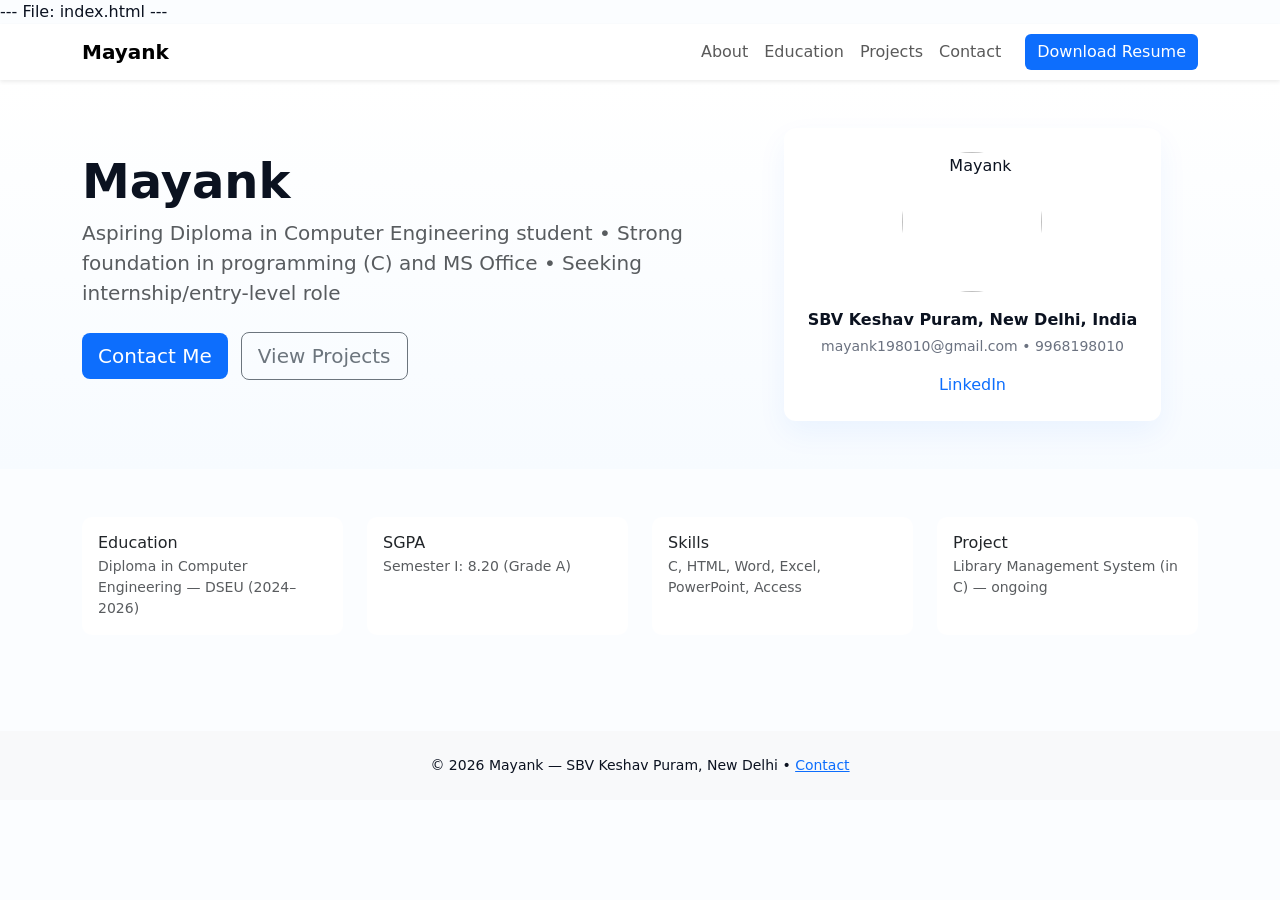
==== index.html @ a3b2c4ae "Add files via upload" ====
---
File: index.html
---
<!doctype html>
<html lang="en">
<head>
  <meta charset="utf-8" />
  <meta name="viewport" content="width=device-width, initial-scale=1" />
  <title>Mayank — Portfolio</title>
  <link href="https://cdn.jsdelivr.net/npm/bootstrap@5.3.2/dist/css/bootstrap.min.css" rel="stylesheet">
  <link rel="stylesheet" href="styles.css">
</head>
<body>
  <!-- Navbar -->
  <nav class="navbar navbar-expand-lg navbar-light bg-white shadow-sm">
    <div class="container">
      <a class="navbar-brand fw-bold" href="index.html">Mayank</a>
      <button class="navbar-toggler" type="button" data-bs-toggle="collapse" data-bs-target="#nav" aria-controls="nav" aria-expanded="false" aria-label="Toggle navigation">
        <span class="navbar-toggler-icon"></span>
      </button>

      <div class="collapse navbar-collapse" id="nav">
        <ul class="navbar-nav ms-auto mb-2 mb-lg-0">
          <li class="nav-item"><a class="nav-link" href="about.html">About</a></li>
          <li class="nav-item"><a class="nav-link" href="education.html">Education</a></li>
          <li class="nav-item"><a class="nav-link" href="projects.html">Projects</a></li>
          <li class="nav-item"><a class="nav-link" href="contact.html">Contact</a></li>
        </ul>
        <a href="Mayank's Resume.pdf" class="btn btn-primary ms-3">Download Resume</a>
      </div>
    </div>
  </nav>

  <!-- Hero -->
  <header class="hero py-5">
    <div class="container">
      <div class="row align-items-center">
        <div class="col-12 col-md-7">
          <h1 class="display-5 fw-bold">Mayank</h1>
          <p class="lead text-muted">Aspiring Diploma in Computer Engineering student • Strong foundation in programming (C) and MS Office • Seeking internship/entry-level role</p>

          <p class="mt-4">
            <a href="contact.html" class="btn btn-primary btn-lg me-2">Contact Me</a>
            <a href="projects.html" class="btn btn-outline-secondary btn-lg">View Projects</a>
          </p>

        </div>
        <div class="col-12 col-md-5 text-center mt-4 mt-md-0">
          <div class="profile-card p-4">
            <img src="https://via.placeholder.com/220" alt="Mayank" class="rounded-circle mb-3 profile-img">
            <div><strong>SBV Keshav Puram, New Delhi, India</strong></div>
            <div class="muted small mt-1">mayank198010@gmail.com • 9968198010</div>
            <div class="mt-3">
              <a href="https://www.linkedin.com/in/mayank-kumar-83a489379" target="_blank" rel="noopener" class="text-decoration-none">LinkedIn</a>
            </div>
          </div>
        </div>
      </div>
    </div>
  </header>

  <!-- Highlights -->
  <section class="py-5">
    <div class="container">
      <div class="row g-4">
        <div class="col-sm-6 col-lg-3">
          <div class="card p-3 h-100">
            <h6 class="mb-1">Education</h6>
            <p class="small text-muted mb-0">Diploma in Computer Engineering — DSEU (2024–2026)</p>
          </div>
        </div>
        <div class="col-sm-6 col-lg-3">
          <div class="card p-3 h-100">
            <h6 class="mb-1">SGPA</h6>
            <p class="small text-muted mb-0">Semester I: 8.20 (Grade A)</p>
          </div>
        </div>
        <div class="col-sm-6 col-lg-3">
          <div class="card p-3 h-100">
            <h6 class="mb-1">Skills</h6>
            <p class="small text-muted mb-0">C, HTML, Word, Excel, PowerPoint, Access</p>
          </div>
        </div>
        <div class="col-sm-6 col-lg-3">
          <div class="card p-3 h-100">
            <h6 class="mb-1">Project</h6>
            <p class="small text-muted mb-0">Library Management System (in C) — ongoing</p>
          </div>
        </div>
      </div>
    </div>
  </section>

  <!-- Footer -->
  <footer class="py-4 bg-light mt-5">
    <div class="container text-center small">
      © <span id="year"></span> Mayank — SBV Keshav Puram, New Delhi • <a href="contact.html">Contact</a>
    </div>
  </footer>

  <script src="https://cdn.jsdelivr.net/npm/bootstrap@5.3.2/dist/js/bootstrap.bundle.min.js"></script>
  <script>document.getElementById('year').innerText = new Date().getFullYear();</script>
</body>
</html>
---- styles.css ----
:root{ --accent:#0d6efd; --muted:#6b7280; --bg:#fbfdff }
*{box-sizing:border-box}
body{ font-family: Inter, system-ui, -apple-system, 'Segoe UI', Roboto, Arial; margin:0; background:var(--bg); color:#0b1220 }
a{ color:var(--accent) }
.hero{ background: linear-gradient(180deg, #ffffff, #f7fbff); }
.profile-card{ background: #fff; border-radius:12px; display:inline-block; box-shadow: 0 12px 30px rgba(13,110,253,0.06); }
.profile-img{ width:140px; height:140px; object-fit:cover }
.muted{ color:var(--muted) }
.card{ border-radius:10px; border:0 }
.btn-primary{ background:var(--accent); border:0 }
.table thead th{ border-bottom:2px solid #eef2ff }
@media(min-width:768px){ .hero{ padding:3rem 0 } .profile-card{ padding:2rem } }
@media(max-width:767px){ .profile-img{ width:120px; height:120px } }
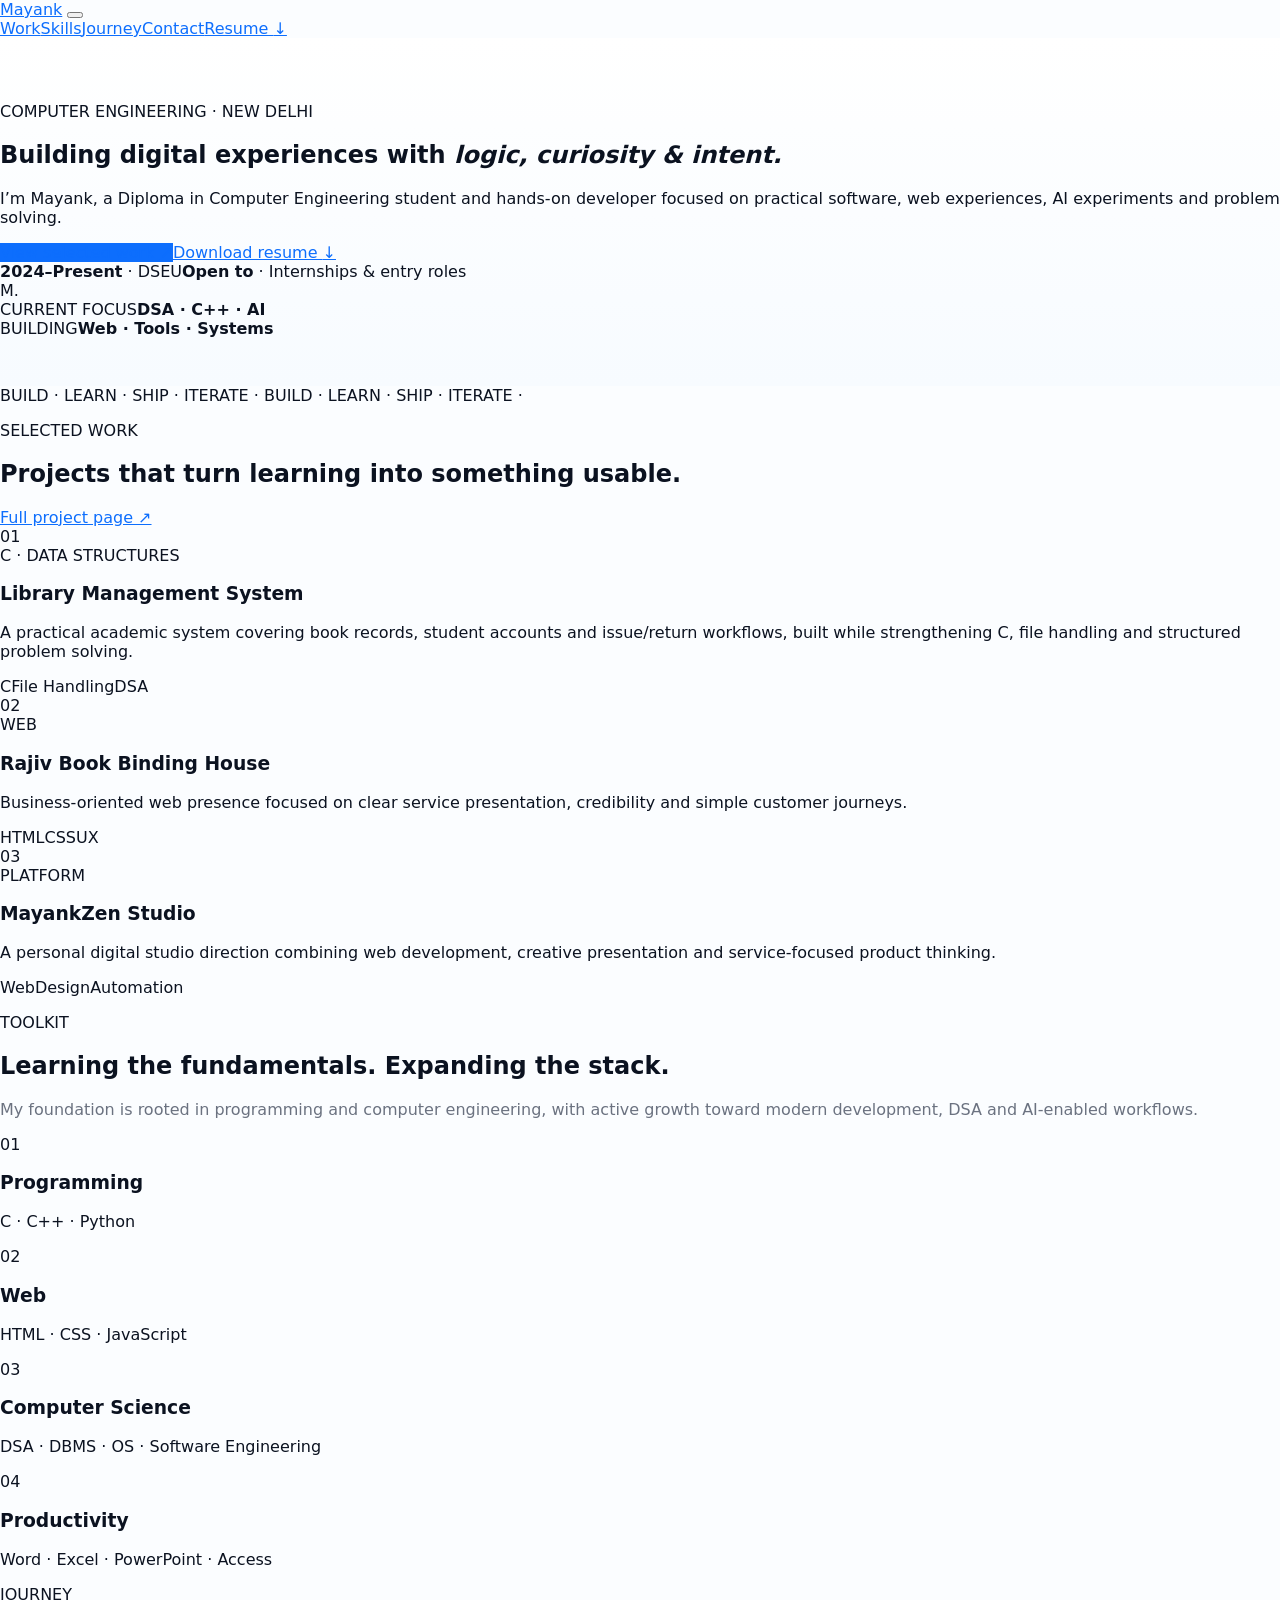
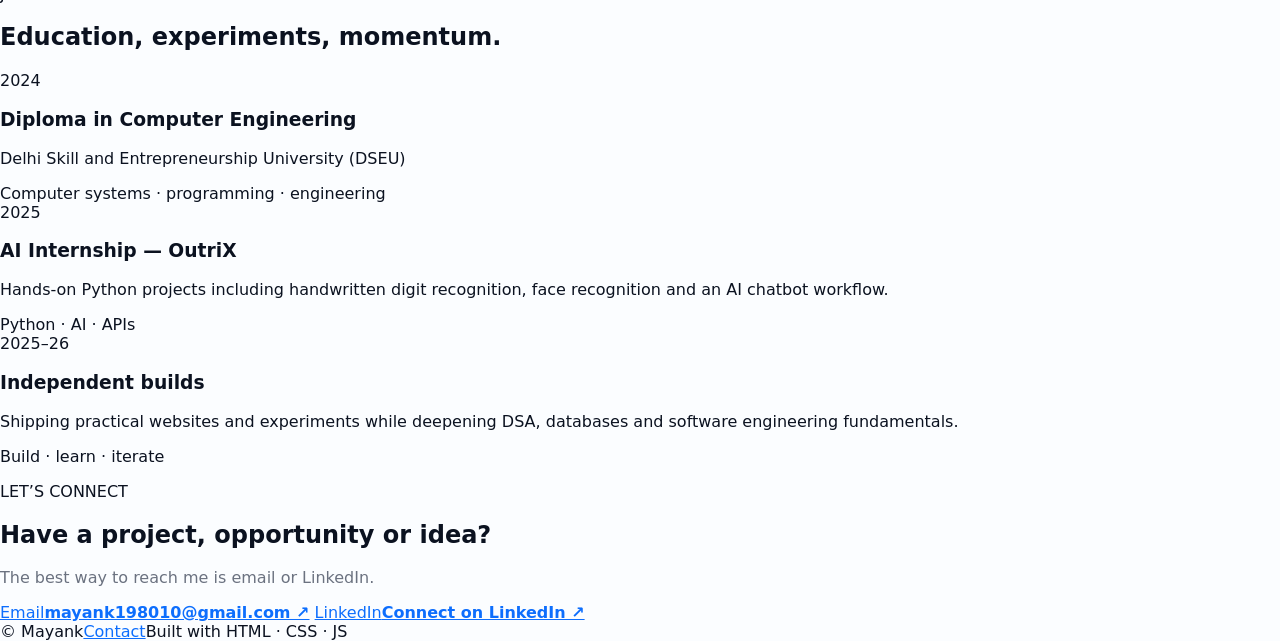
==== commit 8aa3c7cf: "Redesign portfolio homepage with modern UX and resume CTA" ====
--- a/index.html
+++ b/index.html
@@ -1,107 +1,43 @@
----
-File: index.html
----
-<!doctype html>
-<html lang="en">
-<head>
-  <meta charset="utf-8" />
-  <meta name="viewport" content="width=device-width, initial-scale=1" />
-  <title>Mayank — Portfolio</title>
-  <link href="https://cdn.jsdelivr.net/npm/bootstrap@5.3.2/dist/css/bootstrap.min.css" rel="stylesheet">
-  <link rel="stylesheet" href="styles.css">
-</head>
-<body>
-  <!-- Navbar -->
-  <nav class="navbar navbar-expand-lg navbar-light bg-white shadow-sm">
-    <div class="container">
-      <a class="navbar-brand fw-bold" href="index.html">Mayank</a>
-      <button class="navbar-toggler" type="button" data-bs-toggle="collapse" data-bs-target="#nav" aria-controls="nav" aria-expanded="false" aria-label="Toggle navigation">
-        <span class="navbar-toggler-icon"></span>
-      </button>
-
-      <div class="collapse navbar-collapse" id="nav">
-        <ul class="navbar-nav ms-auto mb-2 mb-lg-0">
-          <li class="nav-item"><a class="nav-link" href="about.html">About</a></li>
-          <li class="nav-item"><a class="nav-link" href="education.html">Education</a></li>
-          <li class="nav-item"><a class="nav-link" href="projects.html">Projects</a></li>
-          <li class="nav-item"><a class="nav-link" href="contact.html">Contact</a></li>
-        </ul>
-        <a href="Mayank's Resume.pdf" class="btn btn-primary ms-3">Download Resume</a>
-      </div>
-    </div>
-  </nav>
-
-  <!-- Hero -->
-  <header class="hero py-5">
-    <div class="container">
-      <div class="row align-items-center">
-        <div class="col-12 col-md-7">
-          <h1 class="display-5 fw-bold">Mayank</h1>
-          <p class="lead text-muted">Aspiring Diploma in Computer Engineering student • Strong foundation in programming (C) and MS Office • Seeking internship/entry-level role</p>
-
-          <p class="mt-4">
-            <a href="contact.html" class="btn btn-primary btn-lg me-2">Contact Me</a>
-            <a href="projects.html" class="btn btn-outline-secondary btn-lg">View Projects</a>
-          </p>
-
-        </div>
-        <div class="col-12 col-md-5 text-center mt-4 mt-md-0">
-          <div class="profile-card p-4">
-            <img src="https://via.placeholder.com/220" alt="Mayank" class="rounded-circle mb-3 profile-img">
-            <div><strong>SBV Keshav Puram, New Delhi, India</strong></div>
-            <div class="muted small mt-1">mayank198010@gmail.com • 9968198010</div>
-            <div class="mt-3">
-              <a href="https://www.linkedin.com/in/mayank-kumar-83a489379" target="_blank" rel="noopener" class="text-decoration-none">LinkedIn</a>
-            </div>
-          </div>
-        </div>
-      </div>
-    </div>
-  </header>
-
-  <!-- Highlights -->
-  <section class="py-5">
-    <div class="container">
-      <div class="row g-4">
-        <div class="col-sm-6 col-lg-3">
-          <div class="card p-3 h-100">
-            <h6 class="mb-1">Education</h6>
-            <p class="small text-muted mb-0">Diploma in Computer Engineering — DSEU (2024–2026)</p>
-          </div>
-        </div>
-        <div class="col-sm-6 col-lg-3">
-          <div class="card p-3 h-100">
-            <h6 class="mb-1">SGPA</h6>
-            <p class="small text-muted mb-0">Semester I: 8.20 (Grade A)</p>
-          </div>
-        </div>
-        <div class="col-sm-6 col-lg-3">
-          <div class="card p-3 h-100">
-            <h6 class="mb-1">Skills</h6>
-            <p class="small text-muted mb-0">C, HTML, Word, Excel, PowerPoint, Access</p>
-          </div>
-        </div>
-        <div class="col-sm-6 col-lg-3">
-          <div class="card p-3 h-100">
-            <h6 class="mb-1">Project</h6>
-            <p class="small text-muted mb-0">Library Management System (in C) — ongoing</p>
-          </div>
-        </div>
-      </div>
-    </div>
-  </section>
-
-  <!-- Footer -->
-  <footer class="py-4 bg-light mt-5">
-    <div class="container text-center small">
-      © <span id="year"></span> Mayank — SBV Keshav Puram, New Delhi • <a href="contact.html">Contact</a>
-    </div>
-  </footer>
-
-  <script src="https://cdn.jsdelivr.net/npm/bootstrap@5.3.2/dist/js/bootstrap.bundle.min.js"></script>
-  <script>document.getElementById('year').innerText = new Date().getFullYear();</script>
-</body>
-</html>
-
-
-
+<!doctype html>
+<html lang="en">
+<head>
+<meta charset="utf-8"><meta name="viewport" content="width=device-width, initial-scale=1">
+<meta name="description" content="Mayank — Computer Engineering student and developer. Projects, skills, education and contact.">
+<meta name="theme-color" content="#09090b"><title>Mayank — Developer Portfolio</title>
+<link rel="preconnect" href="https://fonts.googleapis.com"><link rel="preconnect" href="https://fonts.gstatic.com" crossorigin>
+<link href="https://fonts.googleapis.com/css2?family=DM+Sans:wght@400;500;600;700&family=Space+Grotesk:wght@500;600;700&display=swap" rel="stylesheet">
+<link rel="stylesheet" href="styles.css">
+</head>
+<body><div class="noise" aria-hidden="true"></div>
+<header class="site-header"><nav class="nav container" aria-label="Primary">
+<a class="brand" href="#home"><span class="brand-dot"></span>Mayank</a>
+<button class="menu-toggle" aria-controls="site-menu" aria-expanded="false" aria-label="Open navigation"><span></span><span></span></button>
+<div id="site-menu" class="nav-links"><a href="#work">Work</a><a href="#skills">Skills</a><a href="#journey">Journey</a><a href="#contact">Contact</a><a class="nav-resume" href="Mayank's Resume.pdf" download>Resume <span>↓</span></a></div>
+</nav></header>
+<main id="home">
+<section class="hero container"><div class="hero-copy"><p class="eyebrow">COMPUTER ENGINEERING · NEW DELHI</p>
+<h1>Building digital experiences with <em>logic, curiosity &amp; intent.</em></h1>
+<p class="hero-lede">I’m Mayank, a Diploma in Computer Engineering student and hands-on developer focused on practical software, web experiences, AI experiments and problem solving.</p>
+<div class="hero-actions"><a class="btn btn-primary" href="#work">View selected work <span>↗</span></a><a class="btn btn-ghost" href="Mayank's Resume.pdf" download>Download resume <span>↓</span></a></div>
+<div class="hero-meta"><span><b>2024–Present</b> · DSEU</span><span><b>Open to</b> · Internships &amp; entry roles</span></div></div>
+<div class="hero-visual" aria-label="Profile visual"><div class="orbit orbit-a"></div><div class="orbit orbit-b"></div><div class="profile-monogram">M<span>.</span></div>
+<div class="floating-card card-top"><span class="mini-label">CURRENT FOCUS</span><strong>DSA · C++ · AI</strong></div><div class="floating-card card-bottom"><span class="mini-label">BUILDING</span><strong>Web · Tools · Systems</strong></div></div></section>
+<section class="marquee" aria-hidden="true"><div class="marquee-track"><span>BUILD · LEARN · SHIP · ITERATE · </span><span>BUILD · LEARN · SHIP · ITERATE · </span></div></section>
+<section id="work" class="section container"><div class="section-head"><div><p class="eyebrow">SELECTED WORK</p><h2>Projects that turn learning into something usable.</h2></div><a class="section-link" href="projects.html">Full project page ↗</a></div>
+<div class="project-grid">
+<article class="project-card featured"><div class="project-glow glow-one"></div><div class="project-num">01</div><div class="project-content"><span class="tag">C · DATA STRUCTURES</span><h3>Library Management System</h3><p>A practical academic system covering book records, student accounts and issue/return workflows, built while strengthening C, file handling and structured problem solving.</p><div class="stack"><span>C</span><span>File Handling</span><span>DSA</span></div></div></article>
+<article class="project-card"><div class="project-glow glow-two"></div><div class="project-num">02</div><div class="project-content"><span class="tag">WEB</span><h3>Rajiv Book Binding House</h3><p>Business-oriented web presence focused on clear service presentation, credibility and simple customer journeys.</p><div class="stack"><span>HTML</span><span>CSS</span><span>UX</span></div></div></article>
+<article class="project-card"><div class="project-glow glow-three"></div><div class="project-num">03</div><div class="project-content"><span class="tag">PLATFORM</span><h3>MayankZen Studio</h3><p>A personal digital studio direction combining web development, creative presentation and service-focused product thinking.</p><div class="stack"><span>Web</span><span>Design</span><span>Automation</span></div></div></article>
+</div></section>
+<section id="skills" class="section section-dark"><div class="container skill-layout"><div><p class="eyebrow">TOOLKIT</p><h2>Learning the fundamentals. Expanding the stack.</h2><p class="muted">My foundation is rooted in programming and computer engineering, with active growth toward modern development, DSA and AI-enabled workflows.</p></div>
+<div class="skills-grid"><div class="skill-group"><span class="skill-index">01</span><h3>Programming</h3><p>C · C++ · Python</p></div><div class="skill-group"><span class="skill-index">02</span><h3>Web</h3><p>HTML · CSS · JavaScript</p></div><div class="skill-group"><span class="skill-index">03</span><h3>Computer Science</h3><p>DSA · DBMS · OS · Software Engineering</p></div><div class="skill-group"><span class="skill-index">04</span><h3>Productivity</h3><p>Word · Excel · PowerPoint · Access</p></div></div></div></section>
+<section id="journey" class="section container"><div class="section-head"><div><p class="eyebrow">JOURNEY</p><h2>Education, experiments, momentum.</h2></div></div><div class="timeline">
+<div class="timeline-item"><span class="timeline-year">2024</span><div><h3>Diploma in Computer Engineering</h3><p>Delhi Skill and Entrepreneurship University (DSEU)</p><span class="pill">Computer systems · programming · engineering</span></div></div>
+<div class="timeline-item"><span class="timeline-year">2025</span><div><h3>AI Internship — OutriX</h3><p>Hands-on Python projects including handwritten digit recognition, face recognition and an AI chatbot workflow.</p><span class="pill">Python · AI · APIs</span></div></div>
+<div class="timeline-item"><span class="timeline-year">2025–26</span><div><h3>Independent builds</h3><p>Shipping practical websites and experiments while deepening DSA, databases and software engineering fundamentals.</p><span class="pill">Build · learn · iterate</span></div></div>
+</div></section>
+<section id="contact" class="section contact-section"><div class="container contact-box"><div><p class="eyebrow">LET’S CONNECT</p><h2>Have a project, opportunity or idea?</h2><p class="muted">The best way to reach me is email or LinkedIn.</p></div><div class="contact-actions">
+<a class="contact-line" href="mailto:mayank198010@gmail.com"><span>Email</span><strong>mayank198010@gmail.com ↗</strong></a>
+<a class="contact-line" href="https://www.linkedin.com/in/mayank-kumar-83a489379" target="_blank" rel="noopener"><span>LinkedIn</span><strong>Connect on LinkedIn ↗</strong></a></div></div></section></main>
+<footer class="footer"><div class="container footer-inner"><span>© <span id="year"></span> Mayank</span><a href="contact.html">Contact</a><span>Built with HTML · CSS · JS</span></div></footer>
+<script src="script.js"></script></body></html>
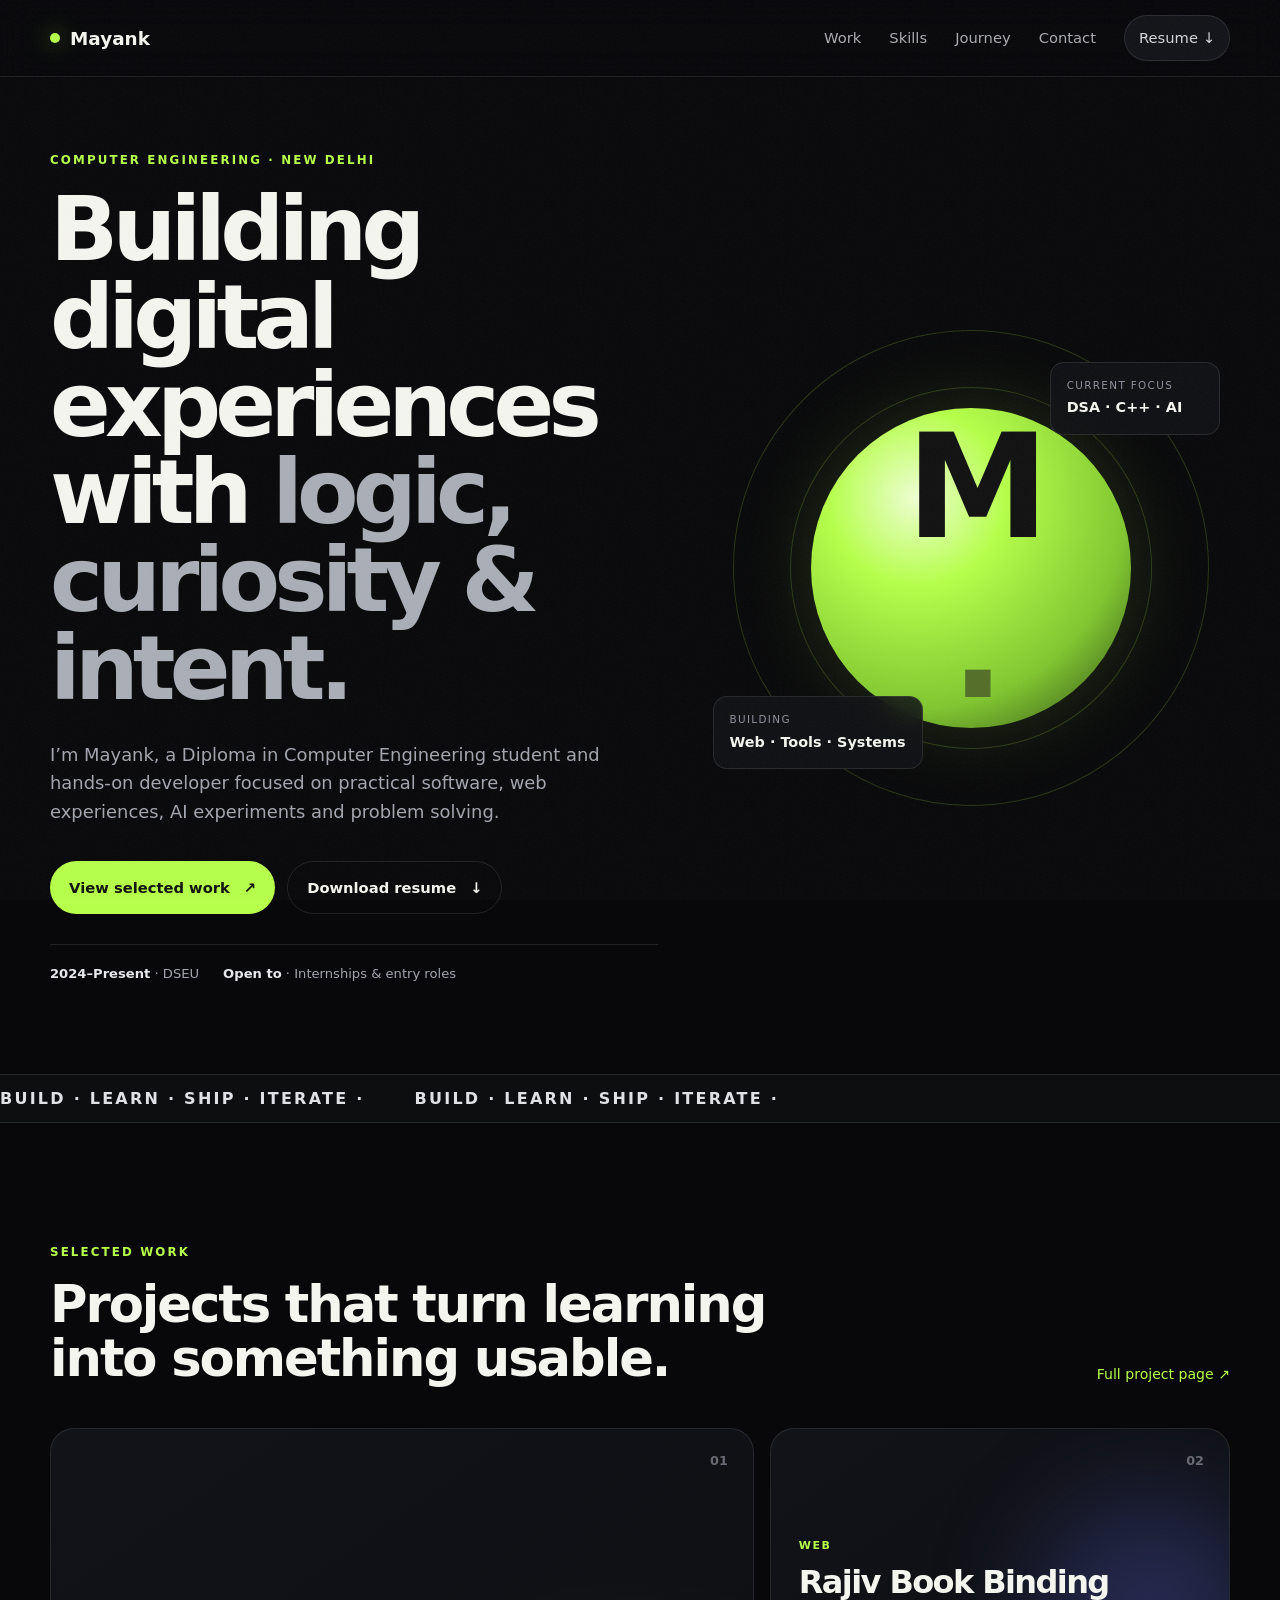
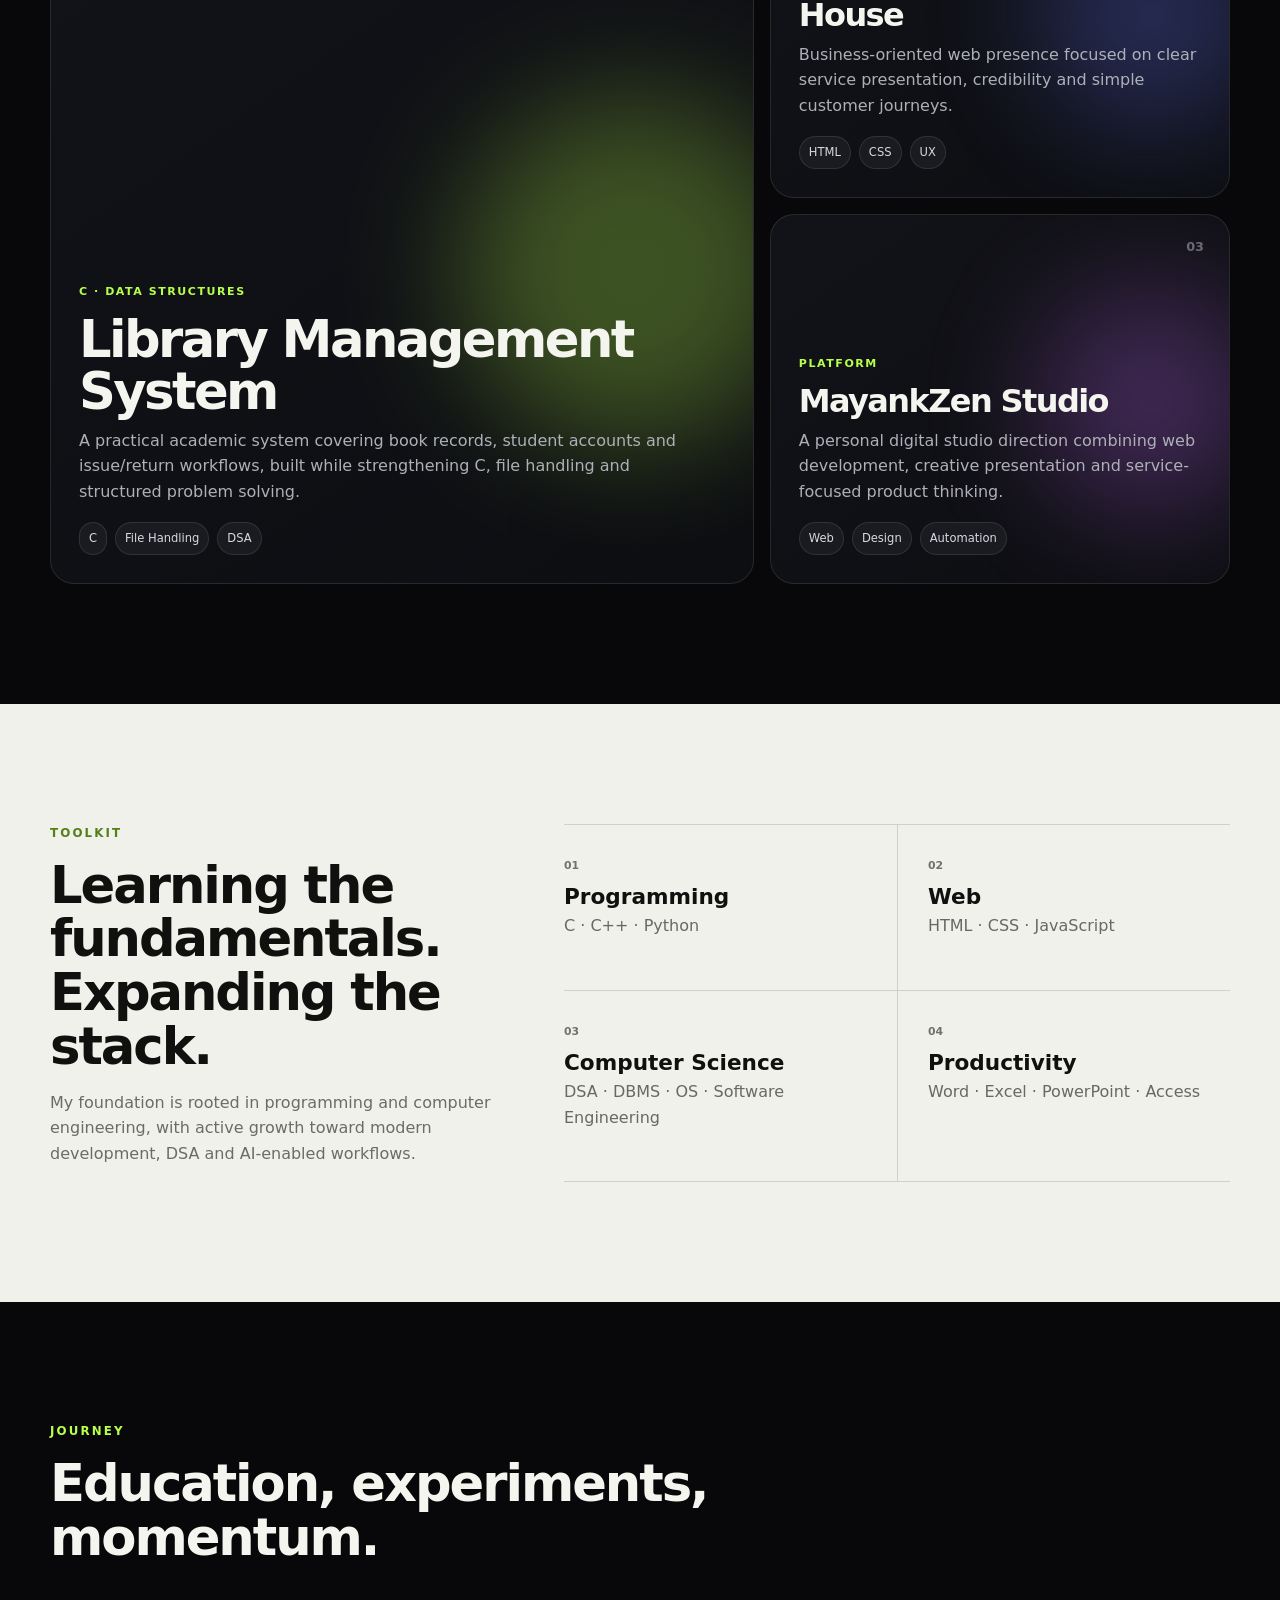
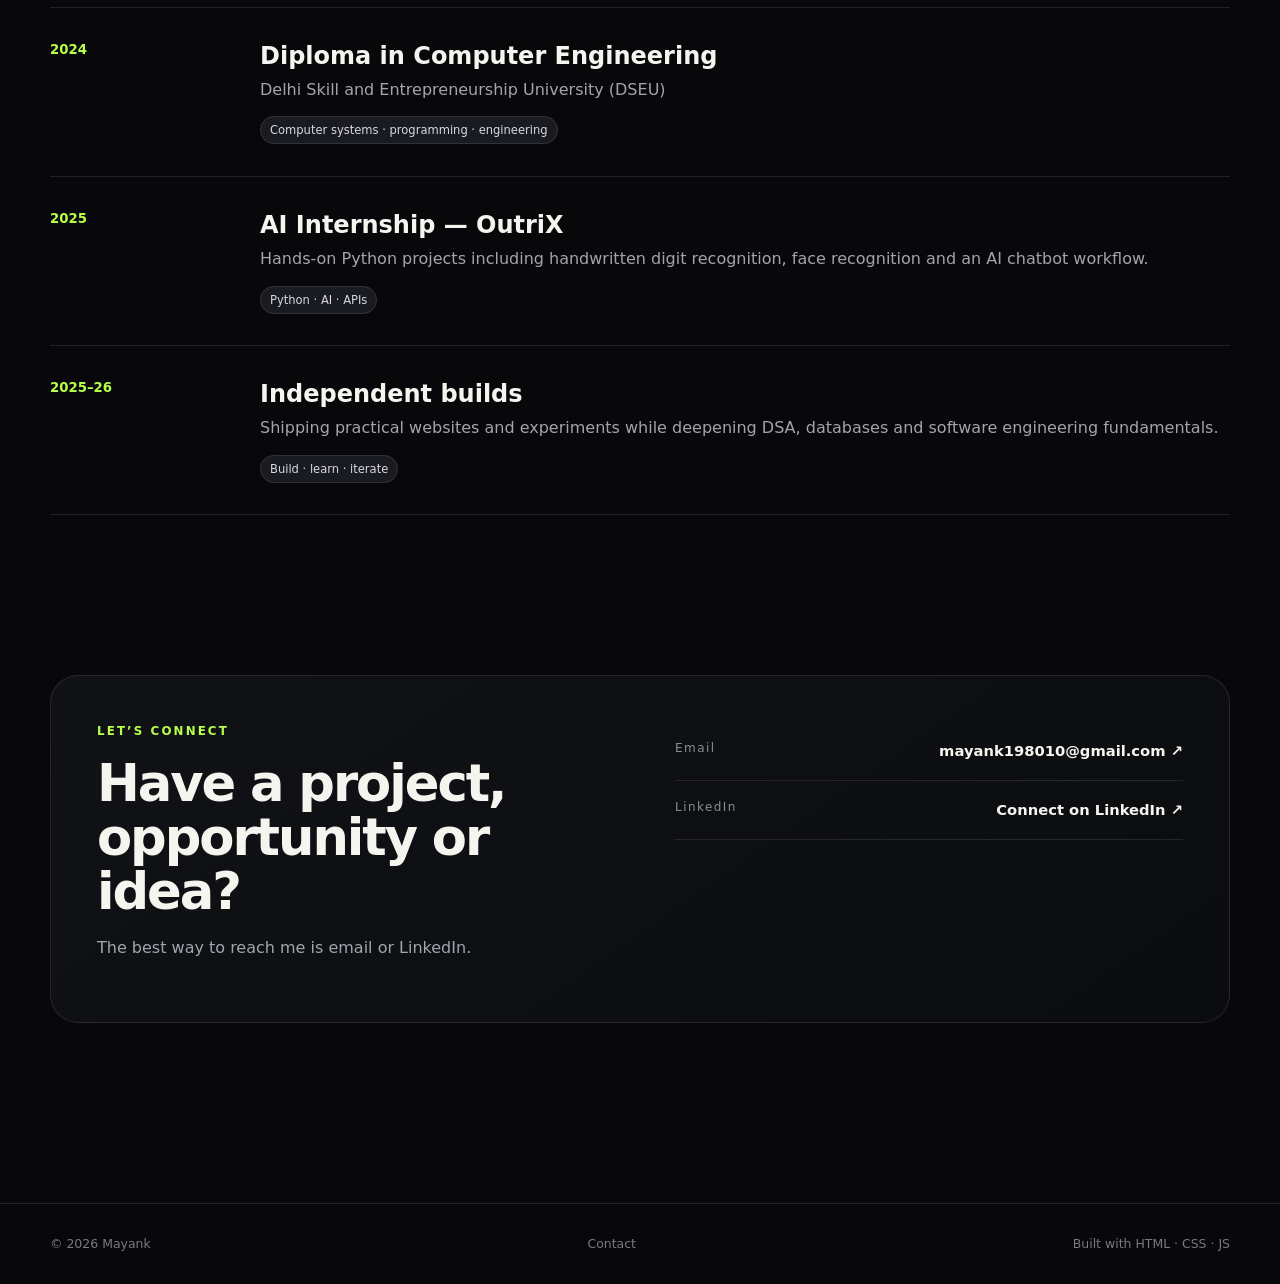
==== commit 45f4442b: "Point resume CTAs to downloadable resume page" ====
--- a/index.html
+++ b/index.html
@@ -12,13 +12,13 @@
 <header class="site-header"><nav class="nav container" aria-label="Primary">
 <a class="brand" href="#home"><span class="brand-dot"></span>Mayank</a>
 <button class="menu-toggle" aria-controls="site-menu" aria-expanded="false" aria-label="Open navigation"><span></span><span></span></button>
-<div id="site-menu" class="nav-links"><a href="#work">Work</a><a href="#skills">Skills</a><a href="#journey">Journey</a><a href="#contact">Contact</a><a class="nav-resume" href="Mayank's Resume.pdf" download>Resume <span>↓</span></a></div>
+<div id="site-menu" class="nav-links"><a href="#work">Work</a><a href="#skills">Skills</a><a href="#journey">Journey</a><a href="#contact">Contact</a><a class="nav-resume" href="resume.html" download>Resume <span>↓</span></a></div>
 </nav></header>
 <main id="home">
 <section class="hero container"><div class="hero-copy"><p class="eyebrow">COMPUTER ENGINEERING · NEW DELHI</p>
 <h1>Building digital experiences with <em>logic, curiosity &amp; intent.</em></h1>
 <p class="hero-lede">I’m Mayank, a Diploma in Computer Engineering student and hands-on developer focused on practical software, web experiences, AI experiments and problem solving.</p>
-<div class="hero-actions"><a class="btn btn-primary" href="#work">View selected work <span>↗</span></a><a class="btn btn-ghost" href="Mayank's Resume.pdf" download>Download resume <span>↓</span></a></div>
+<div class="hero-actions"><a class="btn btn-primary" href="#work">View selected work <span>↗</span></a><a class="btn btn-ghost" href="resume.html" download>Download resume <span>↓</span></a></div>
 <div class="hero-meta"><span><b>2024–Present</b> · DSEU</span><span><b>Open to</b> · Internships &amp; entry roles</span></div></div>
 <div class="hero-visual" aria-label="Profile visual"><div class="orbit orbit-a"></div><div class="orbit orbit-b"></div><div class="profile-monogram">M<span>.</span></div>
 <div class="floating-card card-top"><span class="mini-label">CURRENT FOCUS</span><strong>DSA · C++ · AI</strong></div><div class="floating-card card-bottom"><span class="mini-label">BUILDING</span><strong>Web · Tools · Systems</strong></div></div></section>
--- a/styles.css
+++ b/styles.css
@@ -1,13 +1 @@
-:root{ --accent:#0d6efd; --muted:#6b7280; --bg:#fbfdff }
-*{box-sizing:border-box}
-body{ font-family: Inter, system-ui, -apple-system, 'Segoe UI', Roboto, Arial; margin:0; background:var(--bg); color:#0b1220 }
-a{ color:var(--accent) }
-.hero{ background: linear-gradient(180deg, #ffffff, #f7fbff); }
-.profile-card{ background: #fff; border-radius:12px; display:inline-block; box-shadow: 0 12px 30px rgba(13,110,253,0.06); }
-.profile-img{ width:140px; height:140px; object-fit:cover }
-.muted{ color:var(--muted) }
-.card{ border-radius:10px; border:0 }
-.btn-primary{ background:var(--accent); border:0 }
-.table thead th{ border-bottom:2px solid #eef2ff }
-@media(min-width:768px){ .hero{ padding:3rem 0 } .profile-card{ padding:2rem } }
-@media(max-width:767px){ .profile-img{ width:120px; height:120px } }+:root{--bg:#08080a;--panel:#111216;--text:#f5f5f0;--muted:#a3a5ae;--line:rgba(255,255,255,.1);--accent:#b6ff4a;--max:1180px;--display:"Space Grotesk",system-ui,sans-serif;--body:"DM Sans",system-ui,sans-serif}*{box-sizing:border-box}html{scroll-behavior:smooth}body{margin:0;background:var(--bg);color:var(--text);font-family:var(--body);line-height:1.6}a{color:inherit;text-decoration:none}.container{width:min(var(--max),calc(100% - 40px));margin:auto}.noise{position:fixed;inset:0;pointer-events:none;opacity:.045;background-image:url("data:image/svg+xml,%3Csvg xmlns='http://www.w3.org/2000/svg' width='200' height='200'%3E%3Cfilter id='n'%3E%3CfeTurbulence type='fractalNoise' baseFrequency='.9' numOctaves='4'/%3E%3C/filter%3E%3Crect width='100%25' height='100%25' filter='url(%23n)'/%3E%3C/svg%3E");z-index:99}.site-header{position:sticky;top:0;z-index:50;background:rgba(8,8,10,.72);backdrop-filter:blur(16px);border-bottom:1px solid var(--line)}.nav{min-height:76px;display:flex;align-items:center;justify-content:space-between;gap:28px}.brand{font:700 1.15rem var(--display);display:flex;align-items:center;gap:10px}.brand-dot{width:10px;height:10px;border-radius:50%;background:var(--accent);box-shadow:0 0 22px rgba(182,255,74,.55)}.nav-links{display:flex;align-items:center;gap:28px;font-size:.92rem;color:#d4d5da}.nav-links>a:not(.nav-resume){opacity:.8}.nav-links>a:hover{opacity:1;color:var(--accent)}.nav-resume{padding:10px 14px;border:1px solid var(--line);border-radius:999px;background:#121318}.menu-toggle{display:none;background:none;border:0;color:white}.hero{min-height:calc(100vh - 77px);display:grid;grid-template-columns:1.08fr .92fr;align-items:center;gap:55px;padding:74px 0 90px}.eyebrow{font-size:.74rem;letter-spacing:.18em;color:var(--accent);font-weight:700;margin:0 0 16px}.hero h1{font:700 clamp(3.3rem,7vw,6.25rem)/.98 var(--display);letter-spacing:-.065em;margin:0}.hero h1 em{font-style:normal;color:#aaaeb7}.hero-lede{font-size:1.12rem;color:var(--muted);max-width:700px;margin:28px 0 0}.hero-actions{display:flex;flex-wrap:wrap;gap:12px;margin-top:34px}.btn{display:inline-flex;gap:14px;align-items:center;padding:14px 19px;border-radius:999px;font-weight:700;font-size:.92rem;transition:.2s}.btn-primary{background:var(--accent);color:#10130c}.btn-primary:hover{background:#c8ff7b;transform:translateY(-1px)}.btn-ghost{border:1px solid var(--line)}.btn-ghost:hover{border-color:rgba(182,255,74,.5)}.hero-meta{display:flex;gap:24px;margin-top:30px;padding-top:18px;border-top:1px solid var(--line);font-size:.82rem;color:var(--muted);flex-wrap:wrap}.hero-meta b{color:#e7e8eb}.hero-visual{min-height:490px;position:relative;display:grid;place-items:center}.profile-monogram{width:min(60vw,320px);aspect-ratio:1;border-radius:50%;display:grid;place-items:center;font:700 9rem/.8 var(--display);letter-spacing:-.09em;color:#111;background:radial-gradient(circle at 33% 28%,#efffd3 0,#b6ff4a 28%,#80c72f 67%,#263c11 100%);box-shadow:0 0 80px rgba(182,255,74,.15)}.profile-monogram span{color:#536f28}.orbit{position:absolute;border:1px solid rgba(182,255,74,.18);border-radius:50%}.orbit-a{width:70%;aspect-ratio:1;transform:rotate(15deg)}.orbit-b{width:92%;aspect-ratio:1;transform:rotate(-26deg)}.floating-card{position:absolute;background:rgba(17,18,22,.86);border:1px solid var(--line);padding:14px 16px;border-radius:14px;display:flex;flex-direction:column;min-width:170px;backdrop-filter:blur(10px)}.card-top{top:8%;right:2%}.card-bottom{bottom:9%;left:0}.mini-label{color:#8f929d;font-size:.65rem;letter-spacing:.13em}.floating-card strong{font-size:.9rem;margin-top:3px}.marquee{overflow:hidden;border-block:1px solid var(--line);background:#0d0e10}.marquee-track{white-space:nowrap;display:flex;width:max-content;padding:14px 0;animation:marquee 26s linear infinite}.marquee-track span{font:600 1rem var(--display);letter-spacing:.14em;padding-right:50px;color:#dfe1e5}@keyframes marquee{to{transform:translateX(-50%)}}.section{padding:120px 0}.section-head{display:flex;align-items:end;justify-content:space-between;gap:30px;margin-bottom:42px}.section h2{font:600 clamp(2rem,4vw,3.2rem)/1.05 var(--display);letter-spacing:-.04em;max-width:760px;margin:0}.section-link{font-size:.88rem;color:var(--accent)}.project-grid{display:grid;grid-template-columns:1.3fr .85fr;gap:16px}.project-card{min-height:370px;border:1px solid var(--line);border-radius:24px;padding:28px;position:relative;overflow:hidden;background:linear-gradient(145deg,#121318,#0d0e12);transition:.25s}.project-card:hover{transform:translateY(-4px);border-color:rgba(182,255,74,.35)}.project-card.featured{grid-row:span 2;min-height:756px}.project-num{position:absolute;top:24px;right:25px;color:#686b74;font:600 .8rem var(--display)}.project-content{position:absolute;left:28px;right:28px;bottom:28px;z-index:2}.tag{font-size:.69rem;letter-spacing:.14em;color:var(--accent);font-weight:700}.project-content h3{font:600 clamp(2rem,4vw,3.3rem)/1.02 var(--display);letter-spacing:-.05em;margin:10px 0}.project-card:not(.featured) h3{font-size:2rem}.project-content p{color:#aeb0b8;max-width:610px;margin:0}.stack{display:flex;gap:8px;flex-wrap:wrap;margin-top:18px}.stack span,.pill{font-size:.72rem;padding:6px 9px;border-radius:999px;background:#1a1b21;border:1px solid var(--line);color:#d7d9df}.project-glow{position:absolute;inset:auto -8% 18% auto;width:50%;aspect-ratio:1;border-radius:50%;filter:blur(60px);opacity:.28}.glow-one{background:#b6ff4a}.glow-two{background:#6878ff}.glow-three{background:#c56cff}.section-dark{background:#f0f1eb;color:#10110f}.section-dark .eyebrow{color:#567f16}.section-dark .muted{color:#696d66}.skill-layout{display:grid;grid-template-columns:.8fr 1.2fr;gap:70px}.skill-layout h2{max-width:500px}.muted{color:var(--muted)}.skills-grid{display:grid;grid-template-columns:1fr 1fr;gap:0;border-top:1px solid rgba(16,17,15,.14)}.skill-group{padding:26px 0;border-bottom:1px solid rgba(16,17,15,.14)}.skill-group:nth-child(odd){padding-right:30px}.skill-group:nth-child(even){padding-left:30px;border-left:1px solid rgba(16,17,15,.14)}.skill-index{font:700 .68rem var(--display);color:#6f736a}.skill-group h3{font:600 1.35rem var(--display);margin:8px 0 4px}.skill-group p{margin:0;color:#666a62}.timeline{border-top:1px solid var(--line)}.timeline-item{display:grid;grid-template-columns:180px 1fr;gap:30px;padding:34px 0;border-bottom:1px solid var(--line)}.timeline-year{color:var(--accent);font:700 .83rem var(--display)}.timeline-item h3{font:600 1.5rem var(--display);margin:0 0 7px}.timeline-item p{color:var(--muted);margin:0 0 14px}.contact-section{padding-top:40px}.contact-box{border:1px solid var(--line);border-radius:28px;padding:46px;display:grid;grid-template-columns:1fr 1fr;gap:70px;background:linear-gradient(145deg,#111216,#0b0c0e)}.contact-actions{display:flex;flex-direction:column}.contact-line{padding:17px 0;border-bottom:1px solid var(--line);display:flex;justify-content:space-between;gap:18px}.contact-line span{color:#8b8d96;font-size:.75rem;letter-spacing:.12em}.contact-line strong{font-size:.92rem}.contact-line:hover strong{color:var(--accent)}.footer{border-top:1px solid var(--line);margin-top:60px}.footer-inner{min-height:80px;display:flex;align-items:center;justify-content:space-between;gap:20px;color:#777a82;font-size:.78rem}.footer a:hover{color:var(--accent)}@media(max-width:900px){.hero{grid-template-columns:1fr}.hero-visual{min-height:360px}.project-grid{grid-template-columns:1fr}.project-card.featured{grid-row:auto;min-height:500px}.skill-layout,.contact-box{grid-template-columns:1fr}.skill-layout{gap:45px}}@media(max-width:720px){.container{width:calc(100% - 28px)}.nav-links{display:none;position:absolute;top:76px;left:0;right:0;background:#0b0c0e;border-bottom:1px solid var(--line);padding:18px 20px;flex-direction:column;align-items:flex-start}.nav-links.open{display:flex}.menu-toggle{display:flex;flex-direction:column;gap:5px;padding:8px}.menu-toggle span{display:block;width:24px;height:2px;background:#eee}.hero{padding:55px 0 70px}.hero h1{font-size:3.1rem}.hero-lede{font-size:1rem}.hero-visual{min-height:320px}.profile-monogram{width:250px}.floating-card{min-width:150px;padding:11px}.section{padding:85px 0}.section-head{align-items:flex-start;flex-direction:column}.skills-grid{grid-template-columns:1fr}.skill-group:nth-child(even){padding-left:0;border-left:0}.skill-group:nth-child(odd){padding-right:0}.timeline-item{grid-template-columns:1fr;gap:10px}.contact-box{padding:28px}.footer-inner{flex-direction:column;align-items:flex-start;justify-content:center;padding:18px 0}}@media(prefers-reduced-motion:reduce){html{scroll-behavior:auto}.marquee-track{animation:none}.project-card:hover{transform:none}}
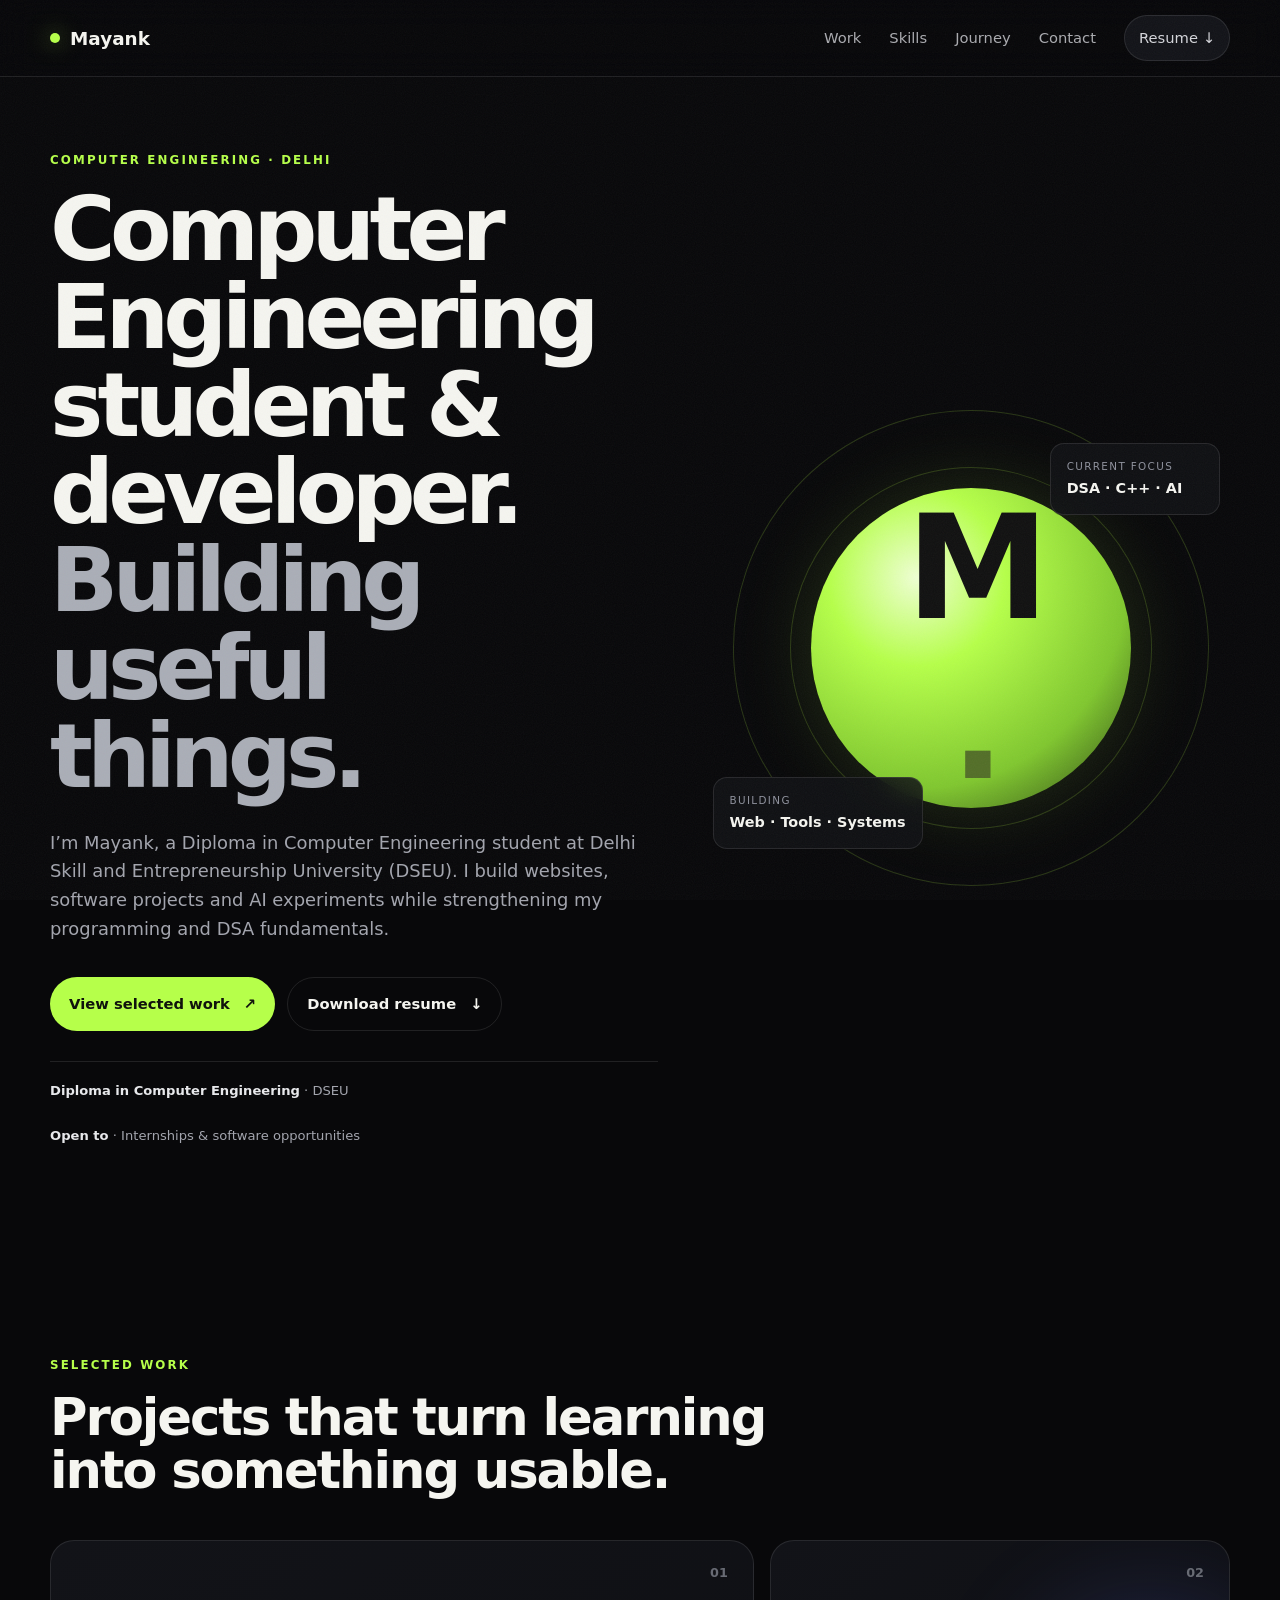
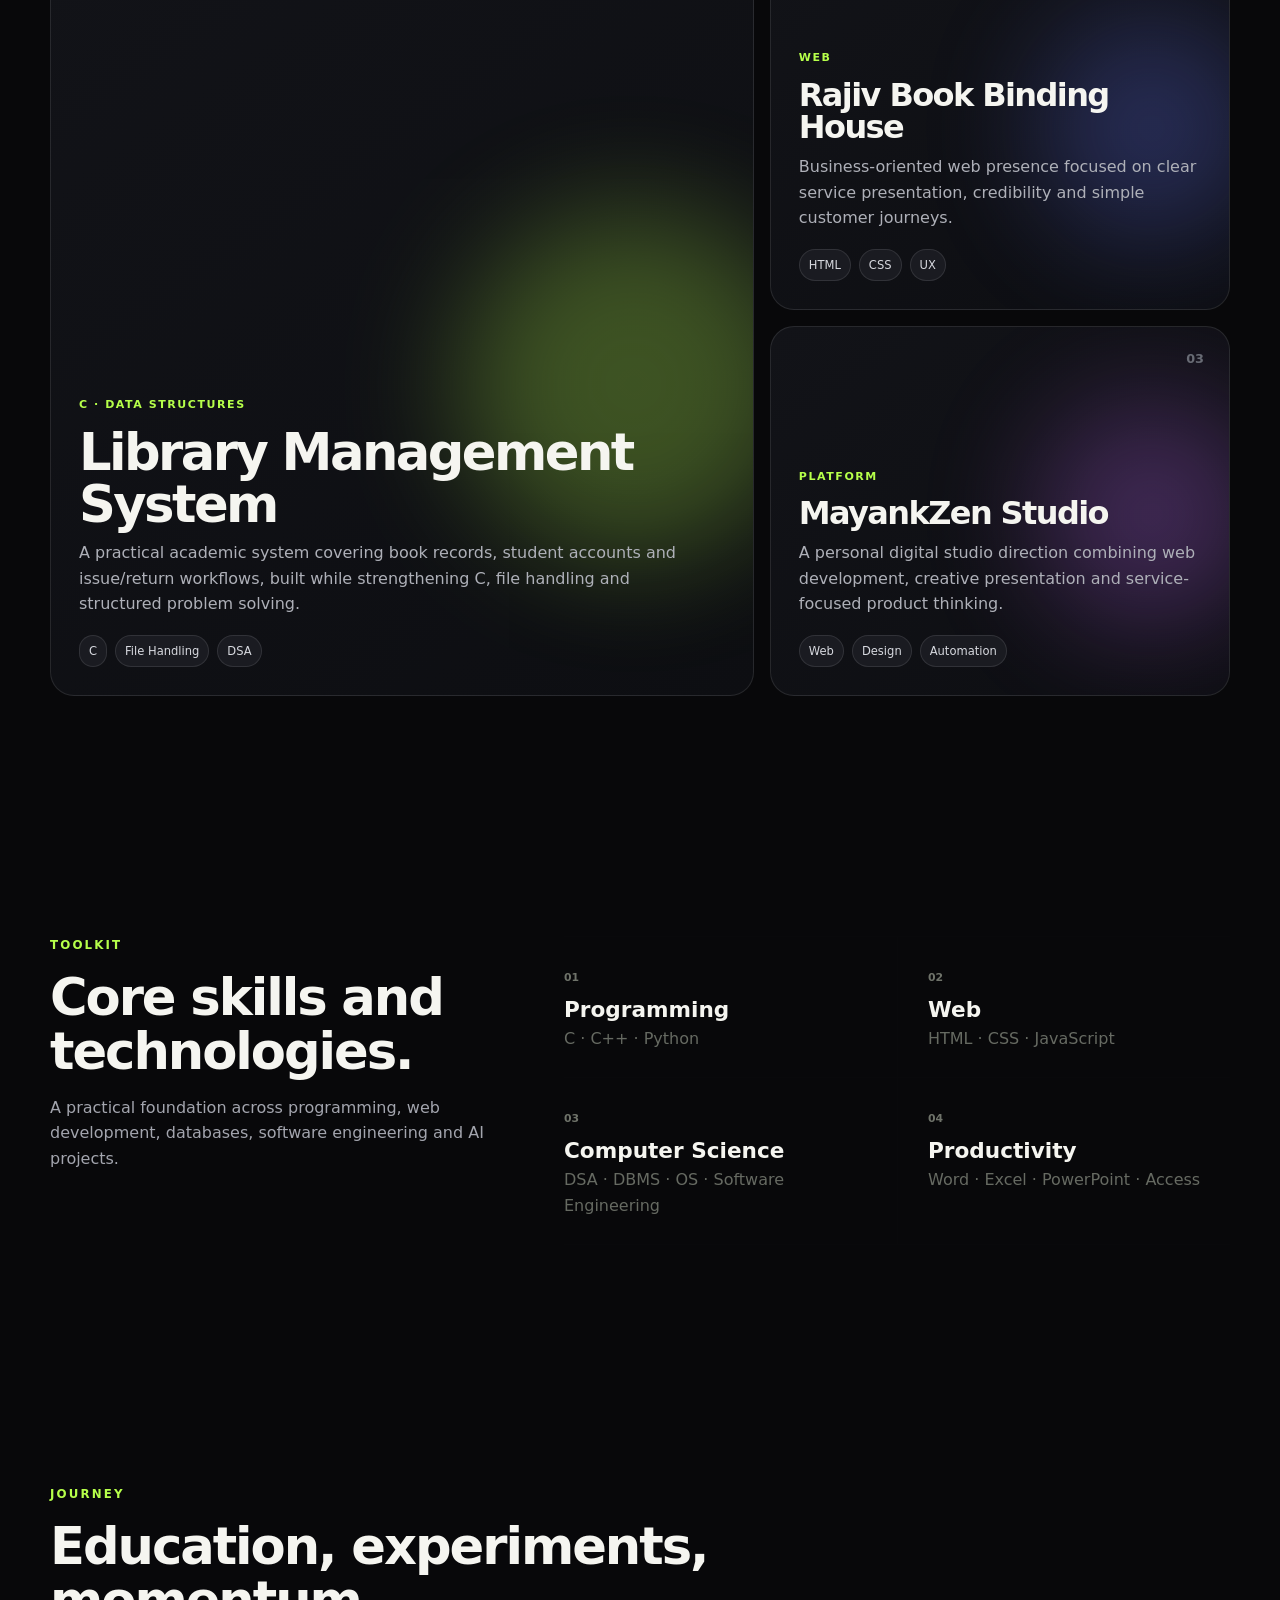
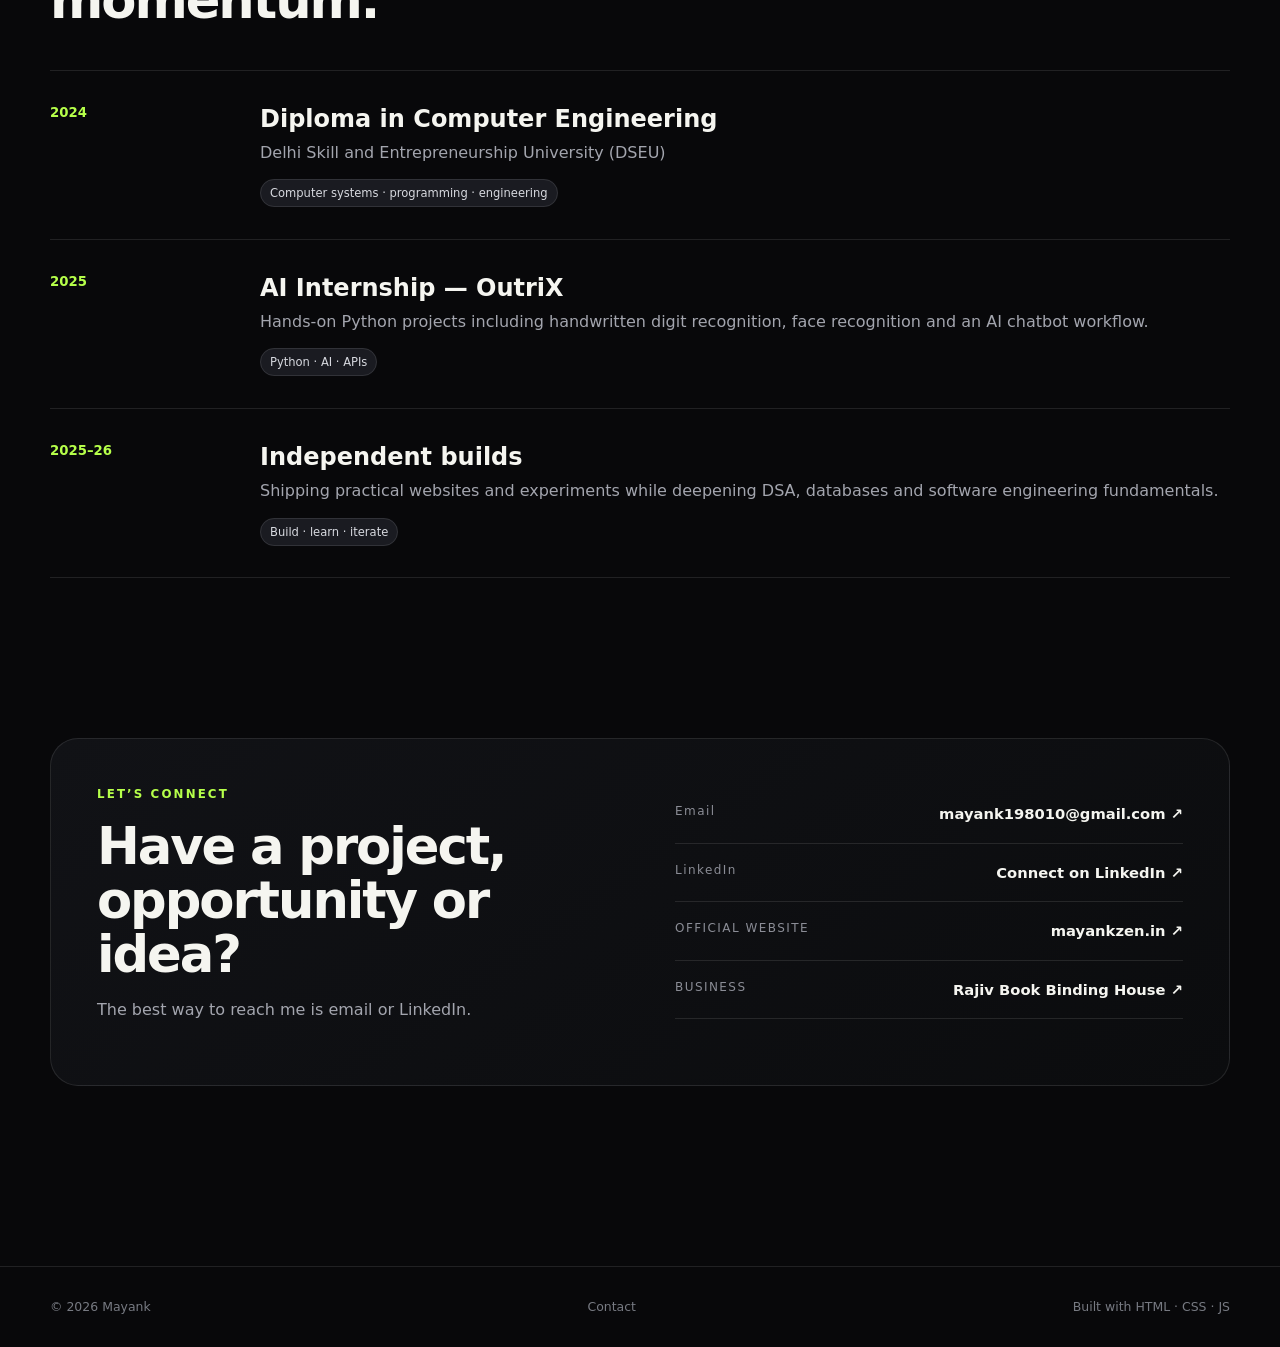
==== commit 696a2aed: "Simplify portfolio UI and add official website links" ====
--- a/index.html
+++ b/index.html
@@ -3,7 +3,7 @@
 <head>
 <meta charset="utf-8"><meta name="viewport" content="width=device-width, initial-scale=1">
 <meta name="description" content="Mayank — Computer Engineering student and developer. Projects, skills, education and contact.">
-<meta name="theme-color" content="#09090b"><title>Mayank — Developer Portfolio</title>
+<meta name="theme-color" content="#f7f7f5"><title>Mayank — Developer Portfolio</title>
 <link rel="preconnect" href="https://fonts.googleapis.com"><link rel="preconnect" href="https://fonts.gstatic.com" crossorigin>
 <link href="https://fonts.googleapis.com/css2?family=DM+Sans:wght@400;500;600;700&family=Space+Grotesk:wght@500;600;700&display=swap" rel="stylesheet">
 <link rel="stylesheet" href="styles.css">
@@ -15,21 +15,21 @@
 <div id="site-menu" class="nav-links"><a href="#work">Work</a><a href="#skills">Skills</a><a href="#journey">Journey</a><a href="#contact">Contact</a><a class="nav-resume" href="resume.html" download>Resume <span>↓</span></a></div>
 </nav></header>
 <main id="home">
-<section class="hero container"><div class="hero-copy"><p class="eyebrow">COMPUTER ENGINEERING · NEW DELHI</p>
-<h1>Building digital experiences with <em>logic, curiosity &amp; intent.</em></h1>
-<p class="hero-lede">I’m Mayank, a Diploma in Computer Engineering student and hands-on developer focused on practical software, web experiences, AI experiments and problem solving.</p>
+<section class="hero container"><div class="hero-copy"><p class="eyebrow">COMPUTER ENGINEERING · DELHI</p>
+<h1>Computer Engineering student &amp; developer.<br><em>Building useful things.</em></h1>
+<p class="hero-lede">I’m Mayank, a Diploma in Computer Engineering student at Delhi Skill and Entrepreneurship University (DSEU). I build websites, software projects and AI experiments while strengthening my programming and DSA fundamentals.</p>
 <div class="hero-actions"><a class="btn btn-primary" href="#work">View selected work <span>↗</span></a><a class="btn btn-ghost" href="resume.html" download>Download resume <span>↓</span></a></div>
-<div class="hero-meta"><span><b>2024–Present</b> · DSEU</span><span><b>Open to</b> · Internships &amp; entry roles</span></div></div>
+<div class="hero-meta"><span><b>Diploma in Computer Engineering</b> · DSEU</span><span><b>Open to</b> · Internships &amp; software opportunities</span></div></div>
 <div class="hero-visual" aria-label="Profile visual"><div class="orbit orbit-a"></div><div class="orbit orbit-b"></div><div class="profile-monogram">M<span>.</span></div>
 <div class="floating-card card-top"><span class="mini-label">CURRENT FOCUS</span><strong>DSA · C++ · AI</strong></div><div class="floating-card card-bottom"><span class="mini-label">BUILDING</span><strong>Web · Tools · Systems</strong></div></div></section>
-<section class="marquee" aria-hidden="true"><div class="marquee-track"><span>BUILD · LEARN · SHIP · ITERATE · </span><span>BUILD · LEARN · SHIP · ITERATE · </span></div></section>
-<section id="work" class="section container"><div class="section-head"><div><p class="eyebrow">SELECTED WORK</p><h2>Projects that turn learning into something usable.</h2></div><a class="section-link" href="projects.html">Full project page ↗</a></div>
+
+<section id="work" class="section container"><div class="section-head"><div><p class="eyebrow">SELECTED WORK</p><h2>Projects that turn learning into something usable.</h2></div></div>
 <div class="project-grid">
 <article class="project-card featured"><div class="project-glow glow-one"></div><div class="project-num">01</div><div class="project-content"><span class="tag">C · DATA STRUCTURES</span><h3>Library Management System</h3><p>A practical academic system covering book records, student accounts and issue/return workflows, built while strengthening C, file handling and structured problem solving.</p><div class="stack"><span>C</span><span>File Handling</span><span>DSA</span></div></div></article>
 <article class="project-card"><div class="project-glow glow-two"></div><div class="project-num">02</div><div class="project-content"><span class="tag">WEB</span><h3>Rajiv Book Binding House</h3><p>Business-oriented web presence focused on clear service presentation, credibility and simple customer journeys.</p><div class="stack"><span>HTML</span><span>CSS</span><span>UX</span></div></div></article>
 <article class="project-card"><div class="project-glow glow-three"></div><div class="project-num">03</div><div class="project-content"><span class="tag">PLATFORM</span><h3>MayankZen Studio</h3><p>A personal digital studio direction combining web development, creative presentation and service-focused product thinking.</p><div class="stack"><span>Web</span><span>Design</span><span>Automation</span></div></div></article>
 </div></section>
-<section id="skills" class="section section-dark"><div class="container skill-layout"><div><p class="eyebrow">TOOLKIT</p><h2>Learning the fundamentals. Expanding the stack.</h2><p class="muted">My foundation is rooted in programming and computer engineering, with active growth toward modern development, DSA and AI-enabled workflows.</p></div>
+<section id="skills" class="section section-light"><div class="container skill-layout"><div><p class="eyebrow">TOOLKIT</p><h2>Core skills and technologies.</h2><p class="muted">A practical foundation across programming, web development, databases, software engineering and AI projects.</p></div>
 <div class="skills-grid"><div class="skill-group"><span class="skill-index">01</span><h3>Programming</h3><p>C · C++ · Python</p></div><div class="skill-group"><span class="skill-index">02</span><h3>Web</h3><p>HTML · CSS · JavaScript</p></div><div class="skill-group"><span class="skill-index">03</span><h3>Computer Science</h3><p>DSA · DBMS · OS · Software Engineering</p></div><div class="skill-group"><span class="skill-index">04</span><h3>Productivity</h3><p>Word · Excel · PowerPoint · Access</p></div></div></div></section>
 <section id="journey" class="section container"><div class="section-head"><div><p class="eyebrow">JOURNEY</p><h2>Education, experiments, momentum.</h2></div></div><div class="timeline">
 <div class="timeline-item"><span class="timeline-year">2024</span><div><h3>Diploma in Computer Engineering</h3><p>Delhi Skill and Entrepreneurship University (DSEU)</p><span class="pill">Computer systems · programming · engineering</span></div></div>
@@ -38,6 +38,6 @@
 </div></section>
 <section id="contact" class="section contact-section"><div class="container contact-box"><div><p class="eyebrow">LET’S CONNECT</p><h2>Have a project, opportunity or idea?</h2><p class="muted">The best way to reach me is email or LinkedIn.</p></div><div class="contact-actions">
 <a class="contact-line" href="mailto:mayank198010@gmail.com"><span>Email</span><strong>mayank198010@gmail.com ↗</strong></a>
-<a class="contact-line" href="https://www.linkedin.com/in/mayank-kumar-83a489379" target="_blank" rel="noopener"><span>LinkedIn</span><strong>Connect on LinkedIn ↗</strong></a></div></div></section></main>
+<a class="contact-line" href="https://www.linkedin.com/in/mayank-kumar-83a489379" target="_blank" rel="noopener"><span>LinkedIn</span><strong>Connect on LinkedIn ↗</strong></a><a class="contact-line" href="https://mayankzen.in" target="_blank" rel="noopener"><span>OFFICIAL WEBSITE</span><strong>mayankzen.in ↗</strong></a><a class="contact-line" href="https://rajivbookbindinghouse.com" target="_blank" rel="noopener"><span>BUSINESS</span><strong>Rajiv Book Binding House ↗</strong></a></div></div></section></main>
 <footer class="footer"><div class="container footer-inner"><span>© <span id="year"></span> Mayank</span><a href="contact.html">Contact</a><span>Built with HTML · CSS · JS</span></div></footer>
 <script src="script.js"></script></body></html>
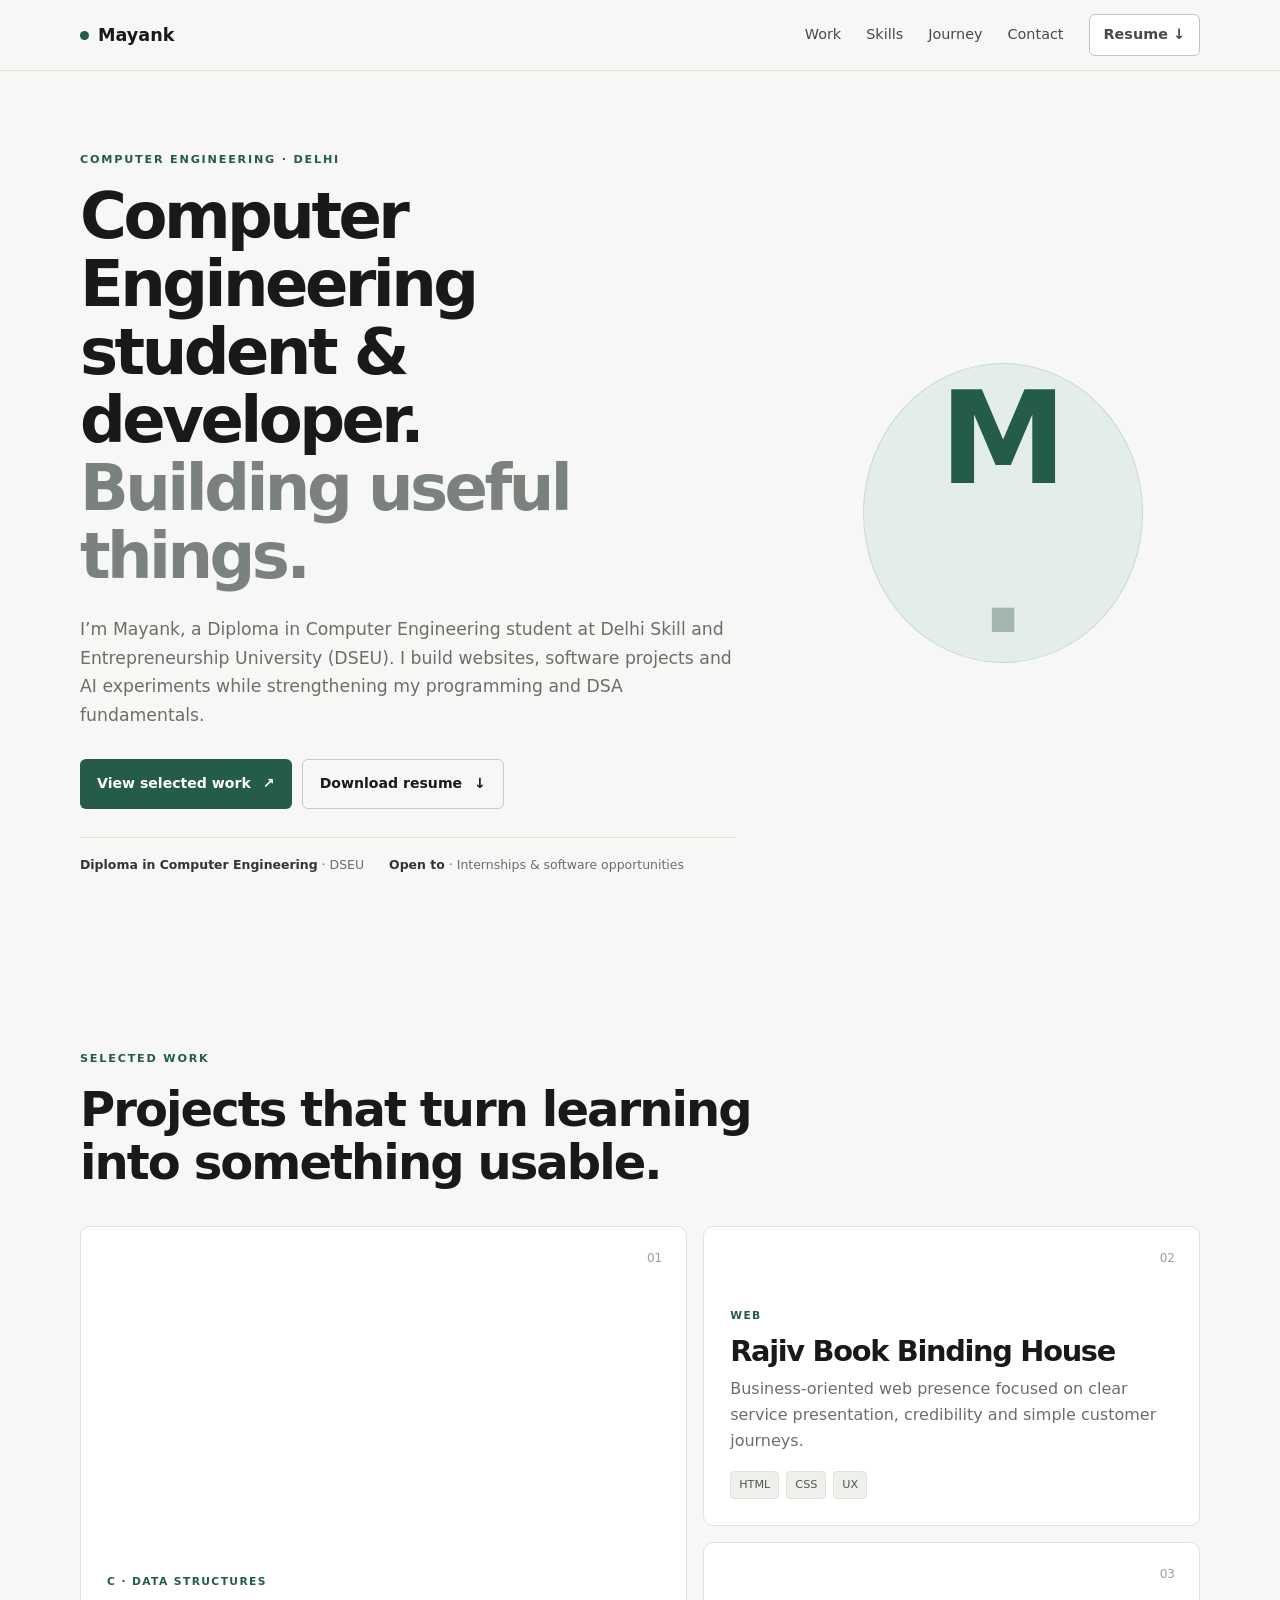
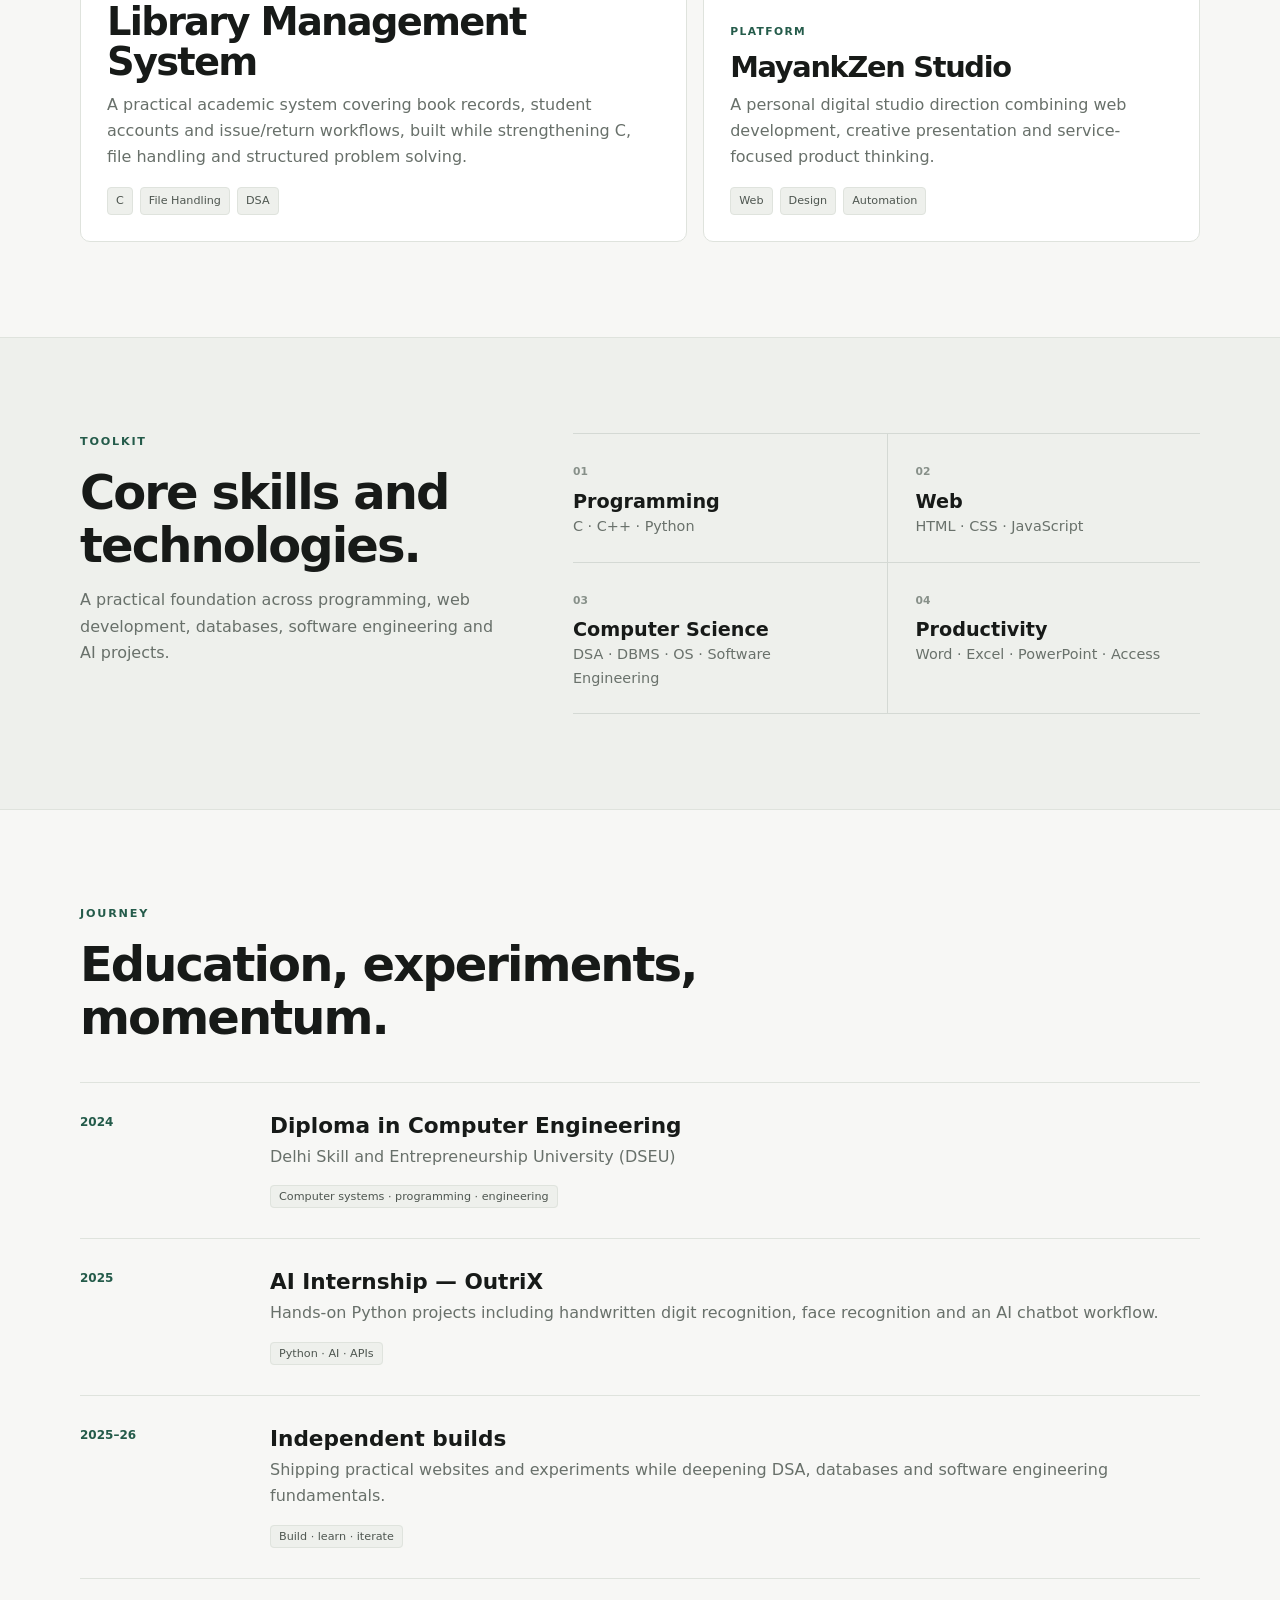
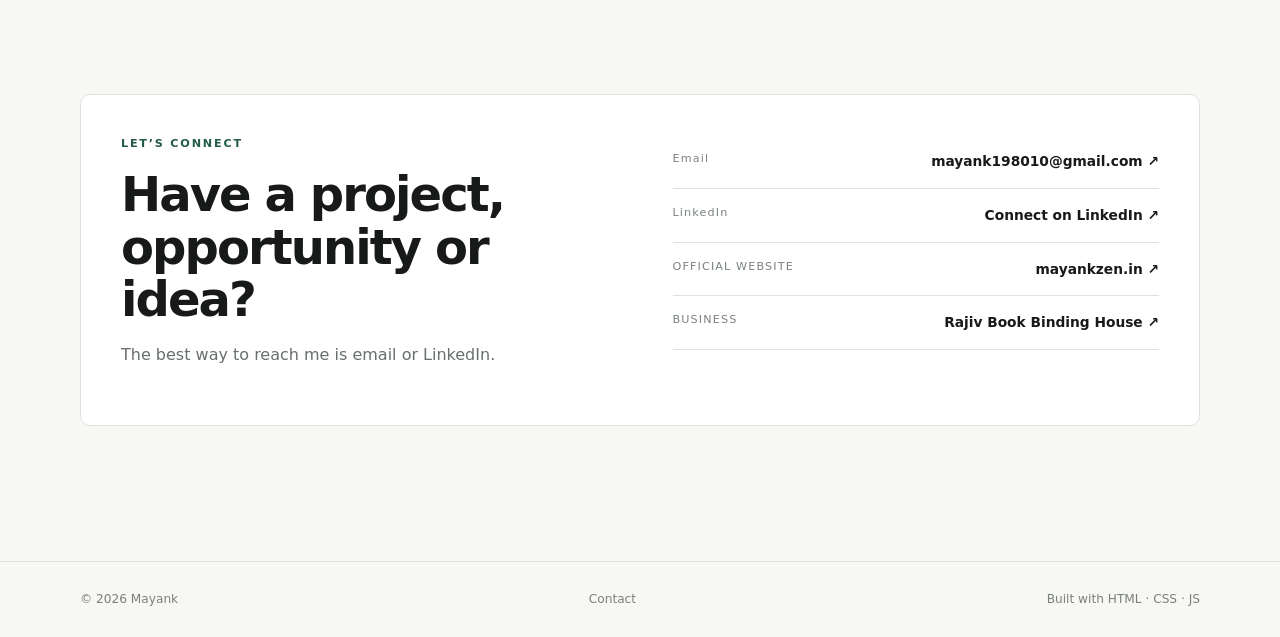
==== commit c1932b9b: "Add favicon to site page" ====
--- a/index.html
+++ b/index.html
@@ -7,7 +7,7 @@
 <link rel="preconnect" href="https://fonts.googleapis.com"><link rel="preconnect" href="https://fonts.gstatic.com" crossorigin>
 <link href="https://fonts.googleapis.com/css2?family=DM+Sans:wght@400;500;600;700&family=Space+Grotesk:wght@500;600;700&display=swap" rel="stylesheet">
 <link rel="stylesheet" href="styles.css">
-</head>
+<link rel="icon" type="image/svg+xml" href="favicon.svg"><link rel="shortcut icon" href="favicon.svg"></head>
 <body><div class="noise" aria-hidden="true"></div>
 <header class="site-header"><nav class="nav container" aria-label="Primary">
 <a class="brand" href="#home"><span class="brand-dot"></span>Mayank</a>
--- a/styles.css
+++ b/styles.css
@@ -1 +1 @@
-:root{--bg:#08080a;--panel:#111216;--text:#f5f5f0;--muted:#a3a5ae;--line:rgba(255,255,255,.1);--accent:#b6ff4a;--max:1180px;--display:"Space Grotesk",system-ui,sans-serif;--body:"DM Sans",system-ui,sans-serif}*{box-sizing:border-box}html{scroll-behavior:smooth}body{margin:0;background:var(--bg);color:var(--text);font-family:var(--body);line-height:1.6}a{color:inherit;text-decoration:none}.container{width:min(var(--max),calc(100% - 40px));margin:auto}.noise{position:fixed;inset:0;pointer-events:none;opacity:.045;background-image:url("data:image/svg+xml,%3Csvg xmlns='http://www.w3.org/2000/svg' width='200' height='200'%3E%3Cfilter id='n'%3E%3CfeTurbulence type='fractalNoise' baseFrequency='.9' numOctaves='4'/%3E%3C/filter%3E%3Crect width='100%25' height='100%25' filter='url(%23n)'/%3E%3C/svg%3E");z-index:99}.site-header{position:sticky;top:0;z-index:50;background:rgba(8,8,10,.72);backdrop-filter:blur(16px);border-bottom:1px solid var(--line)}.nav{min-height:76px;display:flex;align-items:center;justify-content:space-between;gap:28px}.brand{font:700 1.15rem var(--display);display:flex;align-items:center;gap:10px}.brand-dot{width:10px;height:10px;border-radius:50%;background:var(--accent);box-shadow:0 0 22px rgba(182,255,74,.55)}.nav-links{display:flex;align-items:center;gap:28px;font-size:.92rem;color:#d4d5da}.nav-links>a:not(.nav-resume){opacity:.8}.nav-links>a:hover{opacity:1;color:var(--accent)}.nav-resume{padding:10px 14px;border:1px solid var(--line);border-radius:999px;background:#121318}.menu-toggle{display:none;background:none;border:0;color:white}.hero{min-height:calc(100vh - 77px);display:grid;grid-template-columns:1.08fr .92fr;align-items:center;gap:55px;padding:74px 0 90px}.eyebrow{font-size:.74rem;letter-spacing:.18em;color:var(--accent);font-weight:700;margin:0 0 16px}.hero h1{font:700 clamp(3.3rem,7vw,6.25rem)/.98 var(--display);letter-spacing:-.065em;margin:0}.hero h1 em{font-style:normal;color:#aaaeb7}.hero-lede{font-size:1.12rem;color:var(--muted);max-width:700px;margin:28px 0 0}.hero-actions{display:flex;flex-wrap:wrap;gap:12px;margin-top:34px}.btn{display:inline-flex;gap:14px;align-items:center;padding:14px 19px;border-radius:999px;font-weight:700;font-size:.92rem;transition:.2s}.btn-primary{background:var(--accent);color:#10130c}.btn-primary:hover{background:#c8ff7b;transform:translateY(-1px)}.btn-ghost{border:1px solid var(--line)}.btn-ghost:hover{border-color:rgba(182,255,74,.5)}.hero-meta{display:flex;gap:24px;margin-top:30px;padding-top:18px;border-top:1px solid var(--line);font-size:.82rem;color:var(--muted);flex-wrap:wrap}.hero-meta b{color:#e7e8eb}.hero-visual{min-height:490px;position:relative;display:grid;place-items:center}.profile-monogram{width:min(60vw,320px);aspect-ratio:1;border-radius:50%;display:grid;place-items:center;font:700 9rem/.8 var(--display);letter-spacing:-.09em;color:#111;background:radial-gradient(circle at 33% 28%,#efffd3 0,#b6ff4a 28%,#80c72f 67%,#263c11 100%);box-shadow:0 0 80px rgba(182,255,74,.15)}.profile-monogram span{color:#536f28}.orbit{position:absolute;border:1px solid rgba(182,255,74,.18);border-radius:50%}.orbit-a{width:70%;aspect-ratio:1;transform:rotate(15deg)}.orbit-b{width:92%;aspect-ratio:1;transform:rotate(-26deg)}.floating-card{position:absolute;background:rgba(17,18,22,.86);border:1px solid var(--line);padding:14px 16px;border-radius:14px;display:flex;flex-direction:column;min-width:170px;backdrop-filter:blur(10px)}.card-top{top:8%;right:2%}.card-bottom{bottom:9%;left:0}.mini-label{color:#8f929d;font-size:.65rem;letter-spacing:.13em}.floating-card strong{font-size:.9rem;margin-top:3px}.marquee{overflow:hidden;border-block:1px solid var(--line);background:#0d0e10}.marquee-track{white-space:nowrap;display:flex;width:max-content;padding:14px 0;animation:marquee 26s linear infinite}.marquee-track span{font:600 1rem var(--display);letter-spacing:.14em;padding-right:50px;color:#dfe1e5}@keyframes marquee{to{transform:translateX(-50%)}}.section{padding:120px 0}.section-head{display:flex;align-items:end;justify-content:space-between;gap:30px;margin-bottom:42px}.section h2{font:600 clamp(2rem,4vw,3.2rem)/1.05 var(--display);letter-spacing:-.04em;max-width:760px;margin:0}.section-link{font-size:.88rem;color:var(--accent)}.project-grid{display:grid;grid-template-columns:1.3fr .85fr;gap:16px}.project-card{min-height:370px;border:1px solid var(--line);border-radius:24px;padding:28px;position:relative;overflow:hidden;background:linear-gradient(145deg,#121318,#0d0e12);transition:.25s}.project-card:hover{transform:translateY(-4px);border-color:rgba(182,255,74,.35)}.project-card.featured{grid-row:span 2;min-height:756px}.project-num{position:absolute;top:24px;right:25px;color:#686b74;font:600 .8rem var(--display)}.project-content{position:absolute;left:28px;right:28px;bottom:28px;z-index:2}.tag{font-size:.69rem;letter-spacing:.14em;color:var(--accent);font-weight:700}.project-content h3{font:600 clamp(2rem,4vw,3.3rem)/1.02 var(--display);letter-spacing:-.05em;margin:10px 0}.project-card:not(.featured) h3{font-size:2rem}.project-content p{color:#aeb0b8;max-width:610px;margin:0}.stack{display:flex;gap:8px;flex-wrap:wrap;margin-top:18px}.stack span,.pill{font-size:.72rem;padding:6px 9px;border-radius:999px;background:#1a1b21;border:1px solid var(--line);color:#d7d9df}.project-glow{position:absolute;inset:auto -8% 18% auto;width:50%;aspect-ratio:1;border-radius:50%;filter:blur(60px);opacity:.28}.glow-one{background:#b6ff4a}.glow-two{background:#6878ff}.glow-three{background:#c56cff}.section-dark{background:#f0f1eb;color:#10110f}.section-dark .eyebrow{color:#567f16}.section-dark .muted{color:#696d66}.skill-layout{display:grid;grid-template-columns:.8fr 1.2fr;gap:70px}.skill-layout h2{max-width:500px}.muted{color:var(--muted)}.skills-grid{display:grid;grid-template-columns:1fr 1fr;gap:0;border-top:1px solid rgba(16,17,15,.14)}.skill-group{padding:26px 0;border-bottom:1px solid rgba(16,17,15,.14)}.skill-group:nth-child(odd){padding-right:30px}.skill-group:nth-child(even){padding-left:30px;border-left:1px solid rgba(16,17,15,.14)}.skill-index{font:700 .68rem var(--display);color:#6f736a}.skill-group h3{font:600 1.35rem var(--display);margin:8px 0 4px}.skill-group p{margin:0;color:#666a62}.timeline{border-top:1px solid var(--line)}.timeline-item{display:grid;grid-template-columns:180px 1fr;gap:30px;padding:34px 0;border-bottom:1px solid var(--line)}.timeline-year{color:var(--accent);font:700 .83rem var(--display)}.timeline-item h3{font:600 1.5rem var(--display);margin:0 0 7px}.timeline-item p{color:var(--muted);margin:0 0 14px}.contact-section{padding-top:40px}.contact-box{border:1px solid var(--line);border-radius:28px;padding:46px;display:grid;grid-template-columns:1fr 1fr;gap:70px;background:linear-gradient(145deg,#111216,#0b0c0e)}.contact-actions{display:flex;flex-direction:column}.contact-line{padding:17px 0;border-bottom:1px solid var(--line);display:flex;justify-content:space-between;gap:18px}.contact-line span{color:#8b8d96;font-size:.75rem;letter-spacing:.12em}.contact-line strong{font-size:.92rem}.contact-line:hover strong{color:var(--accent)}.footer{border-top:1px solid var(--line);margin-top:60px}.footer-inner{min-height:80px;display:flex;align-items:center;justify-content:space-between;gap:20px;color:#777a82;font-size:.78rem}.footer a:hover{color:var(--accent)}@media(max-width:900px){.hero{grid-template-columns:1fr}.hero-visual{min-height:360px}.project-grid{grid-template-columns:1fr}.project-card.featured{grid-row:auto;min-height:500px}.skill-layout,.contact-box{grid-template-columns:1fr}.skill-layout{gap:45px}}@media(max-width:720px){.container{width:calc(100% - 28px)}.nav-links{display:none;position:absolute;top:76px;left:0;right:0;background:#0b0c0e;border-bottom:1px solid var(--line);padding:18px 20px;flex-direction:column;align-items:flex-start}.nav-links.open{display:flex}.menu-toggle{display:flex;flex-direction:column;gap:5px;padding:8px}.menu-toggle span{display:block;width:24px;height:2px;background:#eee}.hero{padding:55px 0 70px}.hero h1{font-size:3.1rem}.hero-lede{font-size:1rem}.hero-visual{min-height:320px}.profile-monogram{width:250px}.floating-card{min-width:150px;padding:11px}.section{padding:85px 0}.section-head{align-items:flex-start;flex-direction:column}.skills-grid{grid-template-columns:1fr}.skill-group:nth-child(even){padding-left:0;border-left:0}.skill-group:nth-child(odd){padding-right:0}.timeline-item{grid-template-columns:1fr;gap:10px}.contact-box{padding:28px}.footer-inner{flex-direction:column;align-items:flex-start;justify-content:center;padding:18px 0}}@media(prefers-reduced-motion:reduce){html{scroll-behavior:auto}.marquee-track{animation:none}.project-card:hover{transform:none}}+:root{--bg:#f7f7f5;--surface:#fff;--soft:#eef0ec;--text:#171a18;--muted:#68706a;--line:#dfe3dd;--accent:#245b4a;--accent-light:#e3eee9;--max:1120px;--display:"Space Grotesk",system-ui,sans-serif;--body:"DM Sans",system-ui,sans-serif}*{box-sizing:border-box}html{scroll-behavior:smooth}body{margin:0;background:var(--bg);color:var(--text);font-family:var(--body);line-height:1.65}a{color:inherit;text-decoration:none}.container{width:min(var(--max),calc(100% - 40px));margin:auto}.noise{display:none}.site-header{position:sticky;top:0;z-index:50;background:rgba(247,247,245,.94);border-bottom:1px solid var(--line)}.nav{min-height:70px;display:flex;align-items:center;justify-content:space-between;gap:24px}.brand{font:700 1.1rem var(--display);display:flex;align-items:center;gap:9px}.brand-dot{width:9px;height:9px;border-radius:50%;background:var(--accent)}.nav-links{display:flex;align-items:center;gap:25px;font-size:.9rem;color:#454b47}.nav-links>a:not(.nav-resume):hover{color:var(--accent)}.nav-resume{padding:8px 14px;border:1px solid #bdc6bf;border-radius:6px;background:var(--surface);font-weight:600}.menu-toggle{display:none;background:none;border:0}.hero{min-height:calc(100vh - 70px);display:grid;grid-template-columns:1.25fr .75fr;align-items:center;gap:70px;padding:80px 0}.eyebrow{font-size:.7rem;letter-spacing:.16em;color:var(--accent);font-weight:700;margin:0 0 14px}.hero h1{font:600 clamp(2.6rem,5vw,4.25rem)/1.06 var(--display);letter-spacing:-.055em;margin:0}.hero h1 em{font-style:normal;color:#7b827d}.hero-lede{font-size:1.08rem;color:var(--muted);max-width:680px;margin:25px 0 0}.hero-actions{display:flex;gap:10px;flex-wrap:wrap;margin-top:30px}.btn{display:inline-flex;gap:12px;align-items:center;padding:12px 17px;border-radius:6px;font-weight:600;font-size:.88rem}.btn-primary{background:var(--accent);color:#fff}.btn-primary:hover{background:#1b493b}.btn-ghost{border:1px solid #c6ccc7;background:transparent}.btn-ghost:hover{background:#fff}.hero-meta{display:flex;gap:25px;margin-top:28px;padding-top:17px;border-top:1px solid var(--line);font-size:.78rem;color:var(--muted);flex-wrap:wrap}.hero-meta b{color:#303632}.hero-visual{min-height:390px;display:grid;place-items:center;position:relative}.profile-monogram{width:280px;aspect-ratio:1;border-radius:50%;display:grid;place-items:center;font:600 8rem var(--display);color:var(--accent);background:var(--accent-light);border:1px solid #c7d9d1}.profile-monogram span{color:#a4b7ae}.orbit,.floating-card{display:none}.section{padding:95px 0}.section-head{display:flex;justify-content:space-between;align-items:end;margin-bottom:38px}.section h2{font:600 clamp(2rem,4vw,3rem)/1.1 var(--display);letter-spacing:-.04em;max-width:700px;margin:0}.project-grid{display:grid;grid-template-columns:1.1fr .9fr;gap:16px}.project-card{min-height:300px;border:1px solid var(--line);border-radius:10px;padding:26px;background:var(--surface);position:relative;transition:.2s}.project-card:hover{border-color:#b7c6bd;transform:translateY(-2px)}.project-card.featured{grid-row:span 2;min-height:616px}.project-glow{display:none}.project-num{position:absolute;right:24px;top:22px;color:#9aa19c;font-size:.75rem}.project-content{position:absolute;left:26px;right:26px;bottom:26px}.tag{font-size:.67rem;letter-spacing:.13em;color:var(--accent);font-weight:700}.project-content h3{font:600 clamp(1.8rem,3vw,2.7rem)/1.05 var(--display);letter-spacing:-.045em;margin:9px 0}.project-card:not(.featured) h3{font-size:1.8rem}.project-content p{color:var(--muted);max-width:620px;margin:0}.stack{display:flex;gap:7px;flex-wrap:wrap;margin-top:16px}.stack span,.pill{font-size:.7rem;padding:4px 8px;border-radius:4px;background:var(--soft);color:#4e5650;border:1px solid var(--line)}.section-light{background:var(--soft);border-block:1px solid var(--line)}.section-light .eyebrow{color:var(--accent)}.skill-layout{display:grid;grid-template-columns:.8fr 1.2fr;gap:75px}.muted{color:var(--muted)}.skills-grid{display:grid;grid-template-columns:1fr 1fr;border-top:1px solid #d4d9d4}.skill-group{padding:23px 0;border-bottom:1px solid #d4d9d4}.skill-group:nth-child(odd){padding-right:28px}.skill-group:nth-child(even){padding-left:28px;border-left:1px solid #d4d9d4}.skill-index{font-size:.67rem;color:#879089;font-weight:700}.skill-group h3{font:600 1.2rem var(--display);margin:6px 0 2px}.skill-group p{margin:0;color:#69716b;font-size:.9rem}.timeline{border-top:1px solid var(--line)}.timeline-item{display:grid;grid-template-columns:160px 1fr;gap:30px;padding:30px 0;border-bottom:1px solid var(--line)}.timeline-year{color:var(--accent);font-size:.75rem;font-weight:700}.timeline-item h3{font:600 1.35rem var(--display);margin:0 0 6px}.timeline-item p{color:var(--muted);margin:0 0 12px}.contact-section{padding-top:20px}.contact-box{border:1px solid var(--line);border-radius:10px;padding:40px;background:var(--surface);display:grid;grid-template-columns:1fr 1fr;gap:65px}.contact-actions{display:flex;flex-direction:column}.contact-line{padding:15px 0;border-bottom:1px solid var(--line);display:flex;justify-content:space-between;gap:16px}.contact-line span{color:#7b837d;font-size:.7rem;letter-spacing:.1em}.contact-line strong{font-size:.86rem}.contact-line:hover strong{color:var(--accent)}.footer{border-top:1px solid var(--line);margin-top:40px}.footer-inner{min-height:75px;display:flex;justify-content:space-between;align-items:center;color:#7a817c;font-size:.76rem}.footer a:hover{color:var(--accent)}@media(max-width:900px){.hero{grid-template-columns:1fr}.hero-visual{min-height:260px}.project-grid{grid-template-columns:1fr}.project-card.featured{grid-row:auto;min-height:430px}.skill-layout,.contact-box{grid-template-columns:1fr}.skill-layout{gap:45px}}@media(max-width:720px){.container{width:calc(100% - 28px)}.nav-links{display:none;position:absolute;top:70px;left:0;right:0;background:var(--bg);border-bottom:1px solid var(--line);padding:16px 20px;flex-direction:column;align-items:flex-start}.nav-links.open{display:flex}.menu-toggle{display:flex;flex-direction:column;gap:5px;padding:8px}.menu-toggle span{width:22px;height:2px;background:var(--text)}.hero{padding:55px 0 65px}.hero h1{font-size:2.45rem}.hero-lede{font-size:1rem}.profile-monogram{width:210px}.section{padding:72px 0}.section-head{align-items:flex-start}.skills-grid{grid-template-columns:1fr}.skill-group:nth-child(even){padding-left:0;border-left:0}.skill-group:nth-child(odd){padding-right:0}.timeline-item{grid-template-columns:1fr;gap:7px}.contact-box{padding:26px}.footer-inner{flex-direction:column;justify-content:center;gap:5px;padding:17px 0}}@media(prefers-reduced-motion:reduce){html{scroll-behavior:auto}.project-card:hover{transform:none}}
